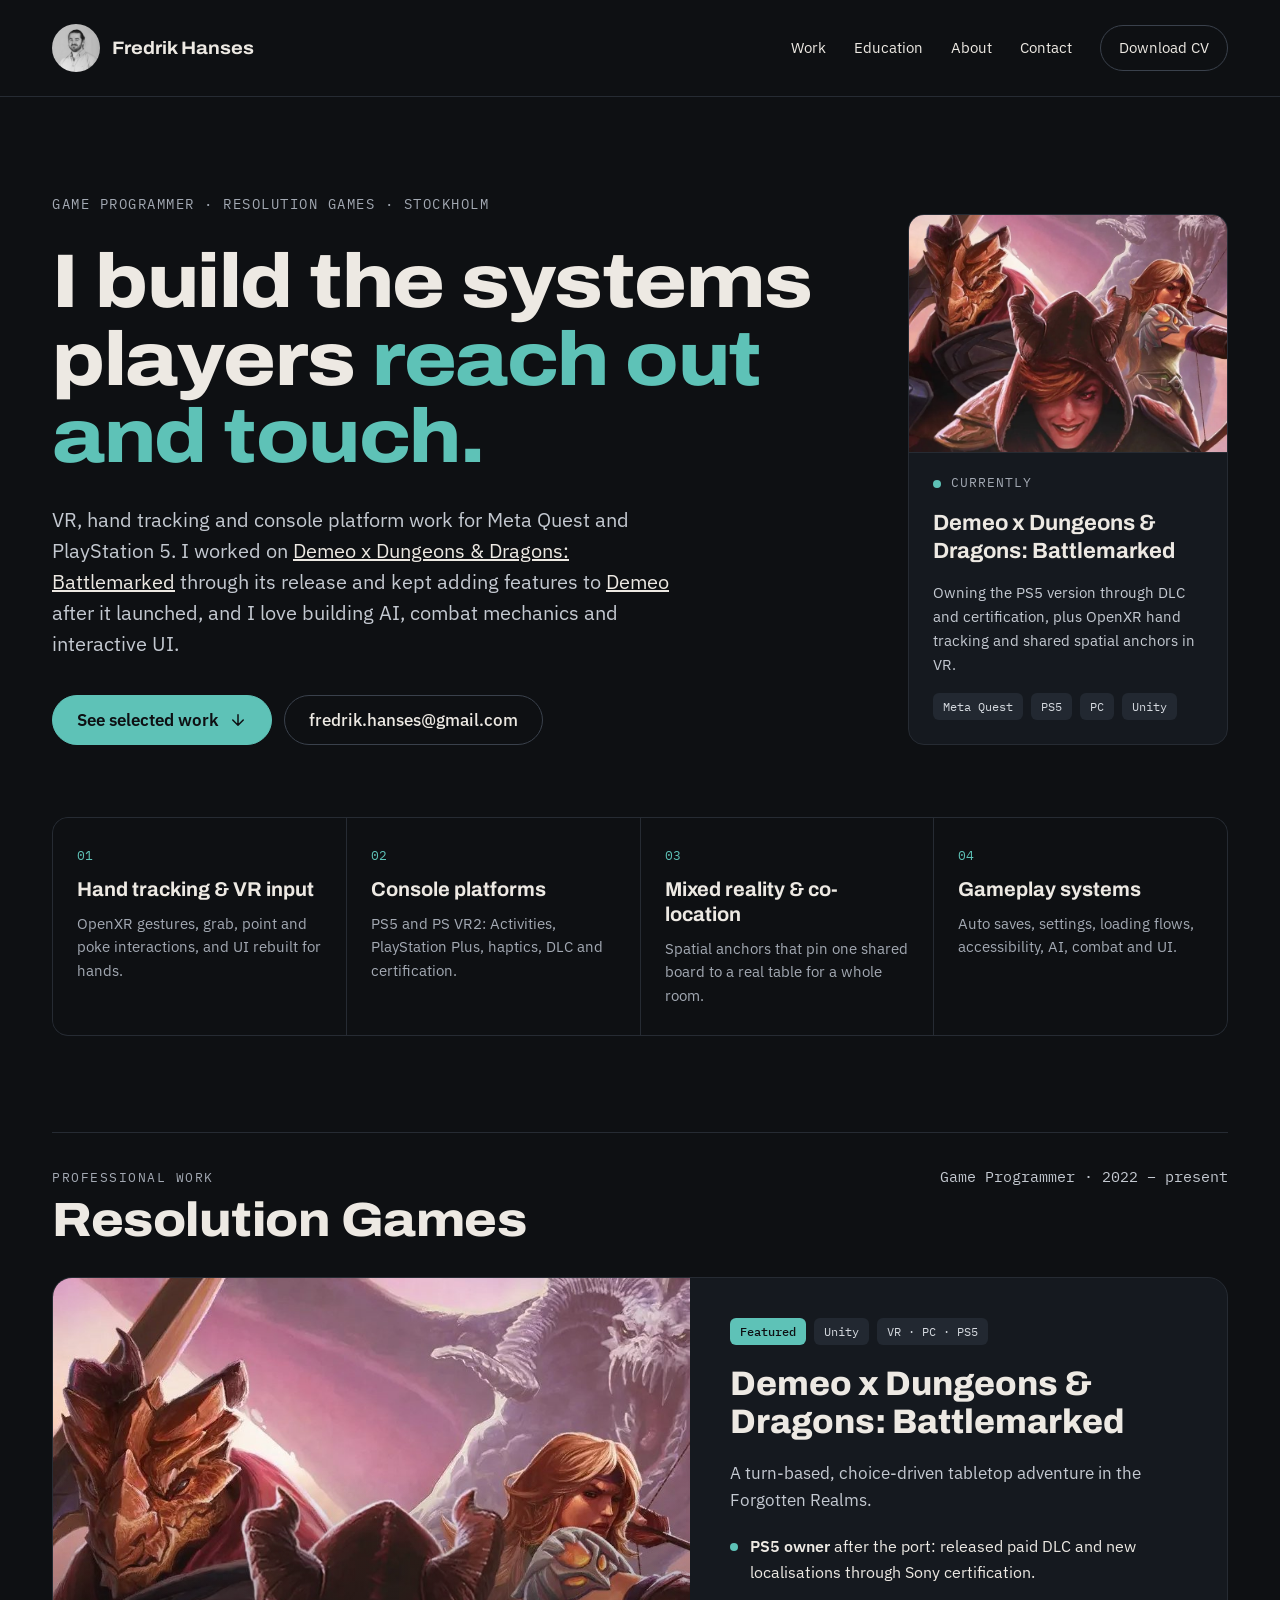
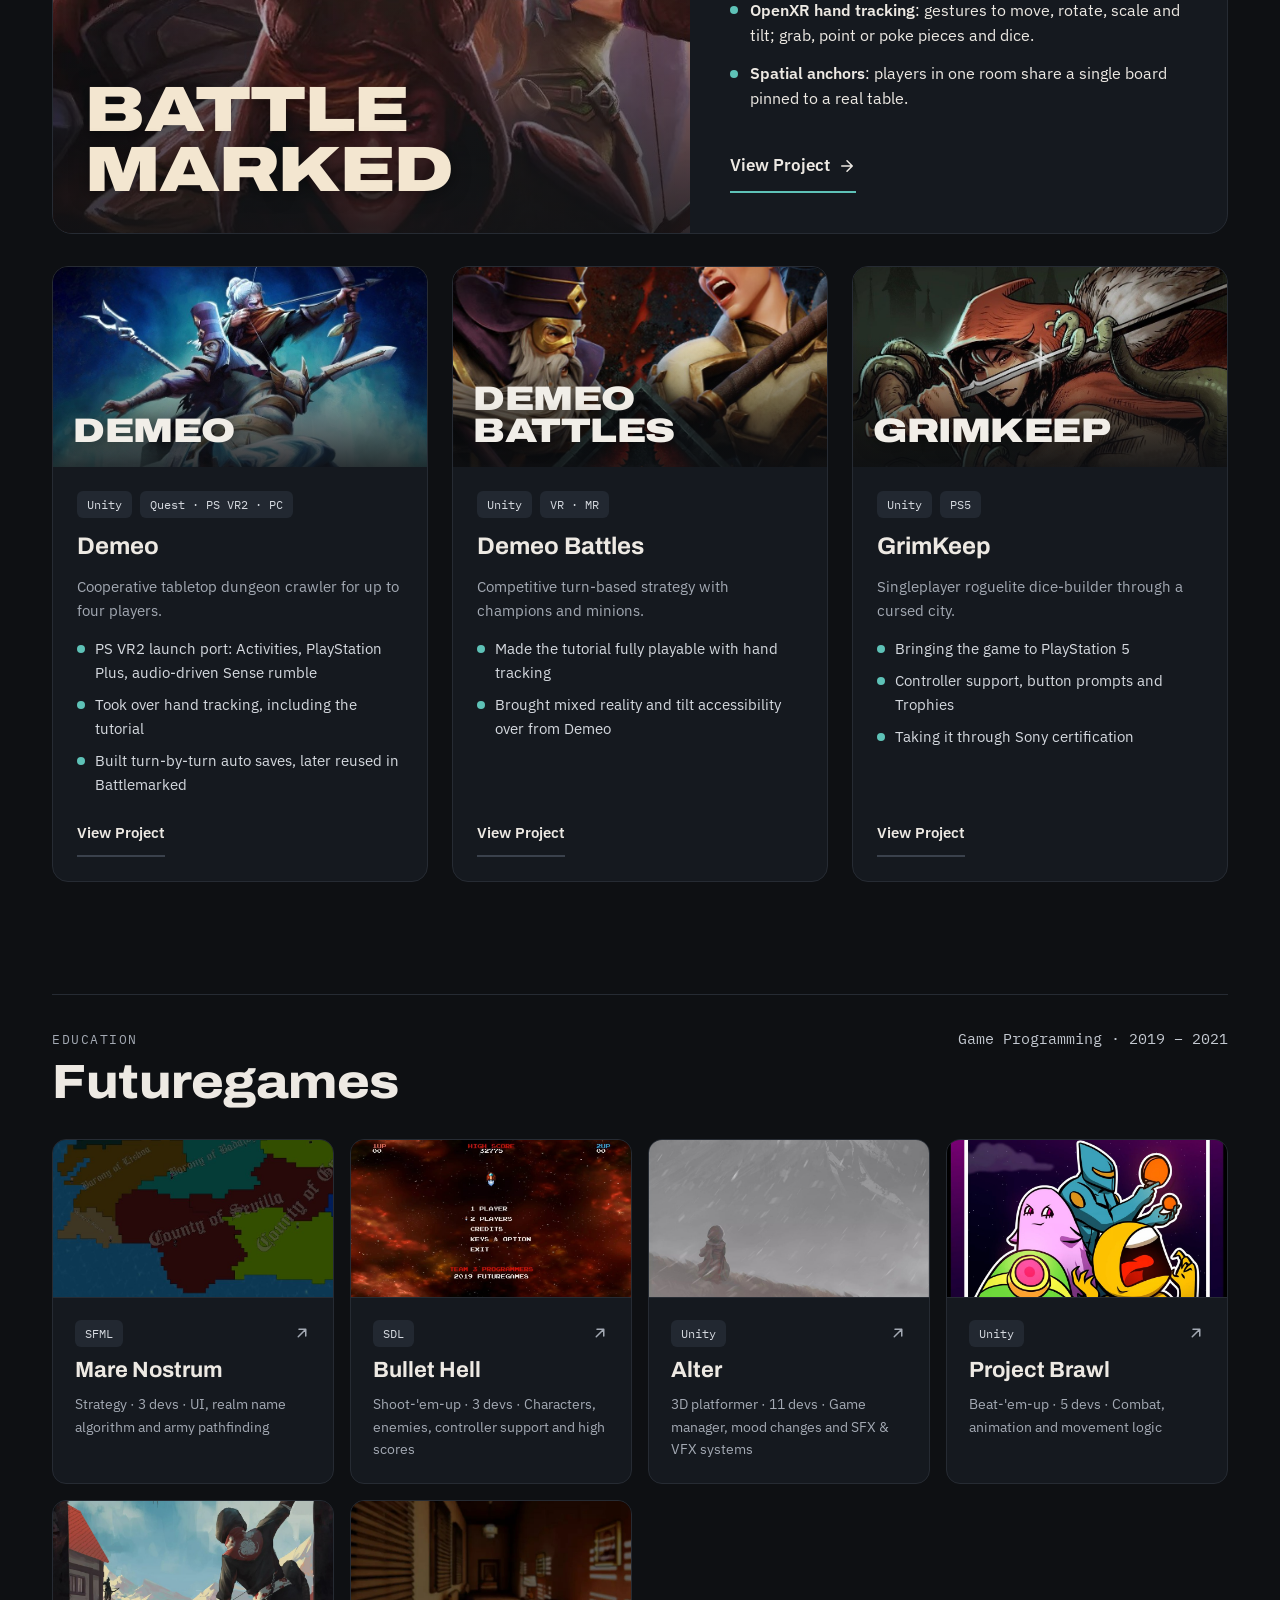
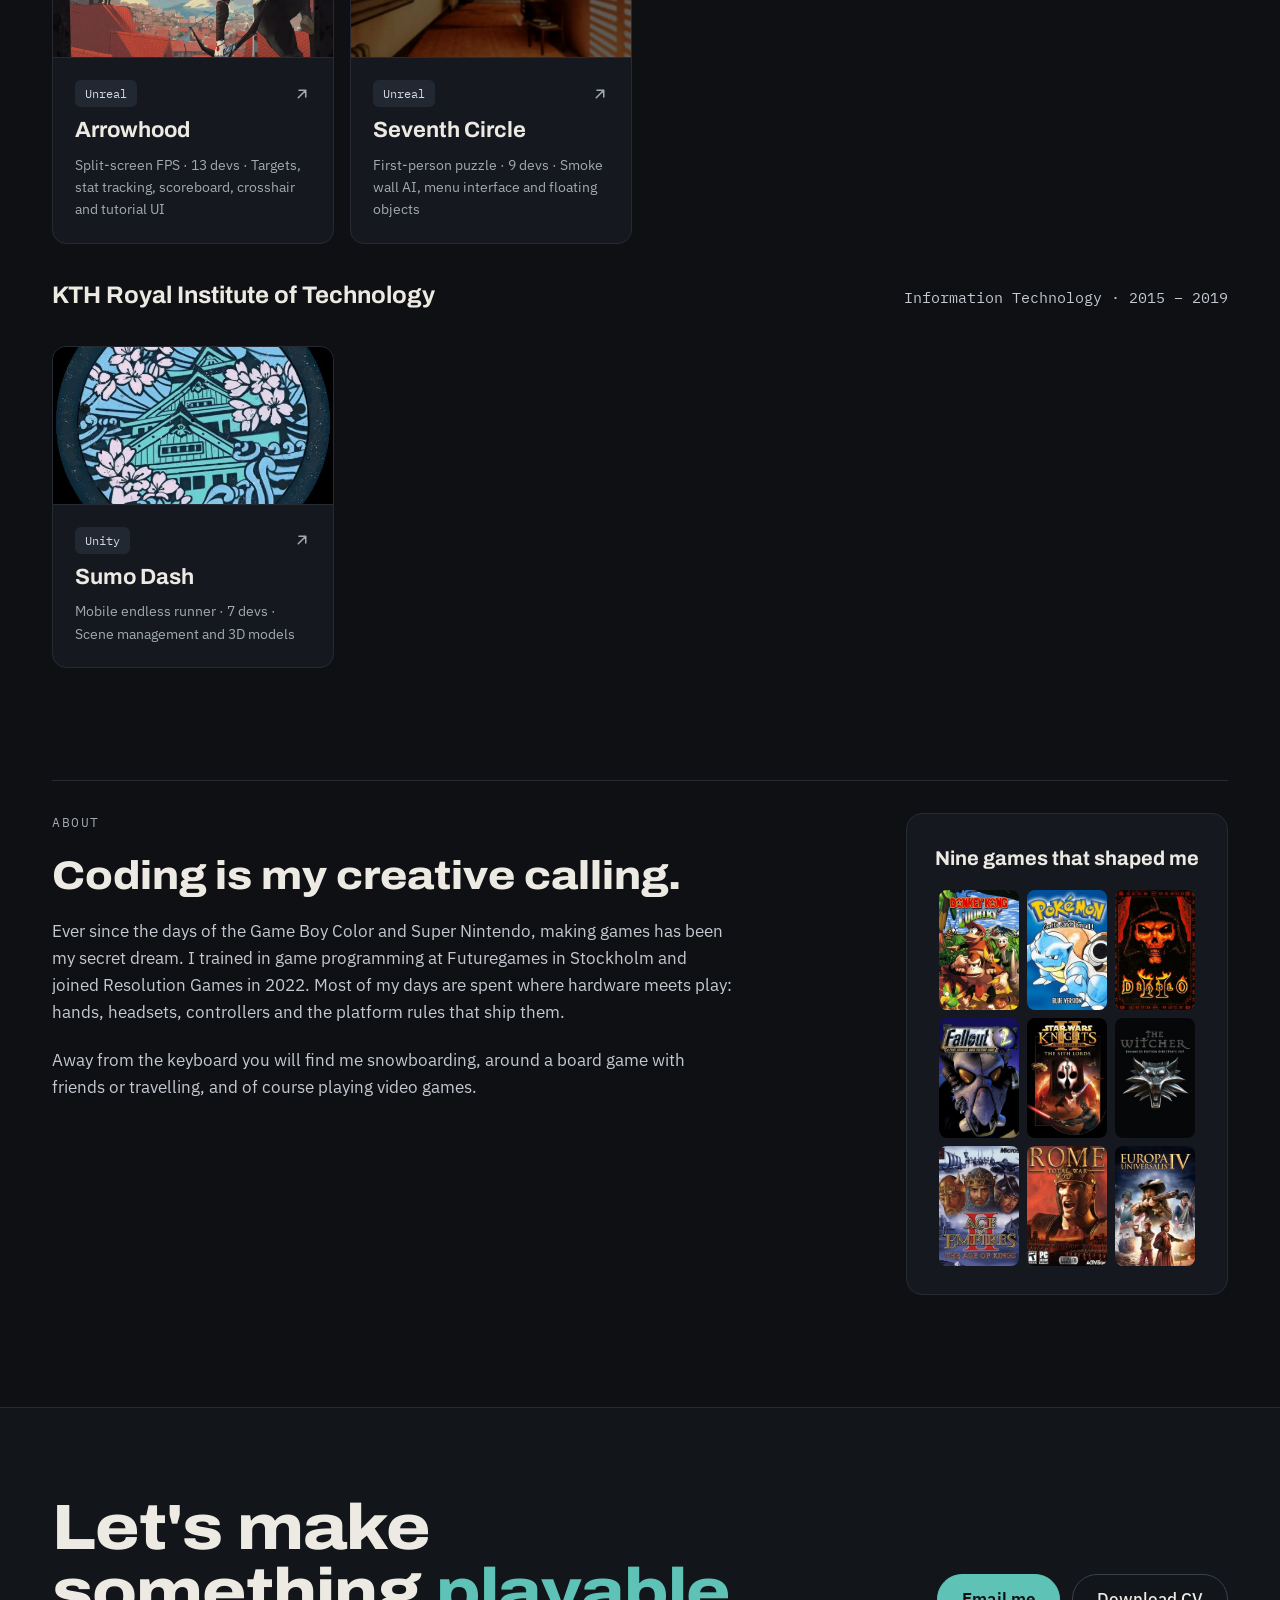
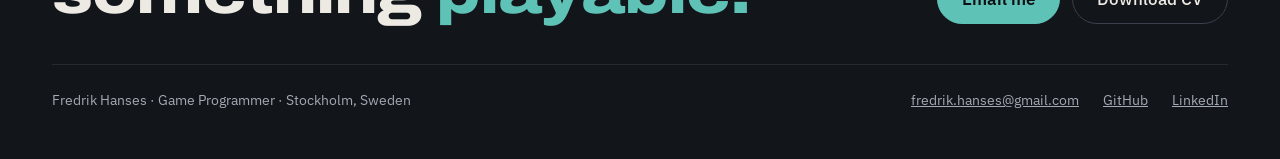
==== index.html @ 8a556524 "Image optimization" ====
<!DOCTYPE html>
<html lang="en">
<head>
  <meta charset="utf-8">
  <meta name="viewport" content="width=device-width, initial-scale=1">
  <title>Fredrik Hanses · Game Programmer</title>
  <meta name="description" content="Fredrik Hanses, game programmer in Stockholm, Sweden, specialising in VR, hand tracking and console platform work. Shipped Demeo and Demeo x Dungeons &amp; Dragons: Battlemarked at Resolution Games.">
  <link rel="preconnect" href="https://fonts.googleapis.com">
  <link rel="preconnect" href="https://fonts.gstatic.com" crossorigin>
  <link href="https://fonts.googleapis.com/css2?family=Archivo:wdth,wght@75..125,500..900&amp;family=IBM+Plex+Sans:wght@400;500;600&amp;family=IBM+Plex+Mono:wght@400;500&amp;display=swap" rel="stylesheet">
  <link rel="stylesheet" href="css/style.css">
</head>
<body>
  <div id="site-header"></div>

  <main id="top">
    <section class="hero wrap">
      <div class="hero-main">
        <p class="eyebrow">Game Programmer · Resolution Games · Stockholm</p>
        <h1>I build the systems players <span class="accent">reach out and touch.</span></h1>
        <p class="hero-lead">VR, hand tracking and console platform work for Meta Quest and PlayStation&nbsp;5. I worked on <a href="battlemarked.html">Demeo x Dungeons &amp; Dragons: Battlemarked</a> through its release and kept adding features to <a href="demeo.html">Demeo</a> after it launched, and I love building AI, combat mechanics and interactive UI.</p>
        <div class="btn-group">
          <a class="btn btn-solid btn-lg" href="#work">See selected work
            <svg aria-hidden="true" viewBox="0 0 24 24" fill="none" stroke="currentColor" stroke-width="2" stroke-linecap="round" stroke-linejoin="round"><path d="M12 5v14M19 12l-7 7-7-7"/></svg></a>
          <a class="btn btn-lg" href="mailto:fredrik.hanses@gmail.com">fredrik.hanses@gmail.com</a>
        </div>
      </div>
      <aside class="panel now-card" aria-label="Currently">
        <a class="now-art" href="battlemarked.html" tabindex="-1" aria-hidden="true"><img src="assets/images/posters/cards/battlemarked-now.jpg" alt=""></a>
        <div class="now-label">Currently</div>
        <p class="now-title"><a href="battlemarked.html">Demeo x Dungeons &amp; Dragons: Battlemarked</a></p>
        <p>Owning the PS5 version through DLC and certification, plus OpenXR hand tracking and shared spatial anchors in VR.</p>
        <div class="chips"><span class="chip">Meta Quest</span><span class="chip">PS5</span><span class="chip">PC</span><span class="chip">Unity</span></div>
      </aside>
    </section>

    <section class="focus wrap" aria-labelledby="focus-h">
      <h2 id="focus-h" class="visually-hidden">What I build</h2>
      <div class="ruled-grid">
        <div class="focus-item"><span class="num">01</span><h3>Hand tracking &amp; VR input</h3><p>OpenXR gestures, grab, point and poke interactions, and UI rebuilt for hands.</p></div>
        <div class="focus-item"><span class="num">02</span><h3>Console platforms</h3><p>PS5 and PS VR2: Activities, PlayStation Plus, haptics, DLC and certification.</p></div>
        <div class="focus-item"><span class="num">03</span><h3>Mixed reality &amp; co-location</h3><p>Spatial anchors that pin one shared board to a real table for a whole room.</p></div>
        <div class="focus-item"><span class="num">04</span><h3>Gameplay systems</h3><p>Auto saves, settings, loading flows, accessibility, AI, combat and UI.</p></div>
      </div>
    </section>

    <section class="home-section wrap" id="work">
      <div class="section-head">
        <div>
          <p class="eyebrow">Professional work</p>
          <h2>Resolution Games</h2>
        </div>
        <p class="section-meta">Game Programmer · 2022 – present</p>
      </div>

      <article class="panel featured">
        <a class="art" href="battlemarked.html" data-hover-video aria-label="Demeo x Dungeons &amp; Dragons: Battlemarked">
          <img src="assets/images/posters/cards/battlemarked.jpg" alt="">
          <video data-src="assets/video/battlemarked/preview.mp4" preload="none"></video>
          <span class="art-title">BATTLE<br>MARKED</span>
        </a>
        <div class="featured-body">
          <div class="chips"><span class="chip solid">Featured</span><span class="chip">Unity</span><span class="chip">VR · PC · PS5</span></div>
          <h3><a href="battlemarked.html">Demeo x Dungeons &amp; Dragons: Battlemarked</a></h3>
          <p>A turn-based, choice-driven tabletop adventure in the Forgotten Realms.</p>
          <ul class="arrow-list">
            <li><span><strong>PS5 owner</strong> after the port: released paid DLC and new localisations through Sony certification.</span></li>
            <li><span><strong>OpenXR hand tracking</strong>: gestures to move, rotate, scale and tilt; grab, point or poke pieces and dice.</span></li>
            <li><span><strong>Spatial anchors</strong>: players in one room share a single board pinned to a real table.</span></li>
          </ul>
          <a class="text-link strong" href="battlemarked.html">View Project
            <svg aria-hidden="true" viewBox="0 0 24 24" fill="none" stroke="currentColor" stroke-width="2" stroke-linecap="round" stroke-linejoin="round"><path d="M5 12h14M12 5l7 7-7 7"/></svg></a>
        </div>
      </article>

      <div class="card-grid">
        <article class="panel project-card">
          <a class="art" href="demeo.html" data-hover-video aria-label="Demeo">
            <img src="assets/images/posters/cards/demeo.jpg" alt="">
            <video data-src="assets/video/demeo/handtracking.mp4" preload="none"></video>
            <span class="art-title">DEMEO</span>
          </a>
          <div class="project-card-body">
            <div class="chips"><span class="chip">Unity</span><span class="chip">Quest · PS VR2 · PC</span></div>
            <h3><a href="demeo.html">Demeo</a></h3>
            <p>Cooperative tabletop dungeon crawler for up to four players.</p>
            <ul class="arrow-list">
              <li><span>PS VR2 launch port: Activities, PlayStation Plus, audio-driven Sense rumble</span></li>
              <li><span>Took over hand tracking, including the tutorial</span></li>
              <li><span>Built turn-by-turn auto saves, later reused in Battlemarked</span></li>
            </ul>
            <a class="text-link" href="demeo.html">View Project</a>
          </div>
        </article>

        <article class="panel project-card">
          <a class="art" href="demeobattles.html" data-hover-video aria-label="Demeo Battles">
            <img src="assets/images/posters/cards/demeobattles.jpg" alt="">
            <video data-src="assets/video/demeobattles/preview.mp4" preload="none"></video>
            <span class="art-title">DEMEO<br>BATTLES</span>
          </a>
          <div class="project-card-body">
            <div class="chips"><span class="chip">Unity</span><span class="chip">VR · MR</span></div>
            <h3><a href="demeobattles.html">Demeo Battles</a></h3>
            <p>Competitive turn-based strategy with champions and minions.</p>
            <ul class="arrow-list">
              <li><span>Made the tutorial fully playable with hand tracking</span></li>
              <li><span>Brought mixed reality and tilt accessibility over from Demeo</span></li>
            </ul>
            <a class="text-link" href="demeobattles.html">View Project</a>
          </div>
        </article>

        <article class="panel project-card">
          <a class="art" href="grimkeep.html" data-hover-video aria-label="GrimKeep">
            <img src="assets/images/posters/cards/grimkeep.jpg" alt="">
            <video data-src="assets/video/grimkeep/preview.mp4" preload="none"></video>
            <span class="art-title">GRIMKEEP</span>
          </a>
          <div class="project-card-body">
            <div class="chips"><span class="chip">Unity</span><span class="chip">PS5</span></div>
            <h3><a href="grimkeep.html">GrimKeep</a></h3>
            <p>Singleplayer roguelite dice-builder through a cursed city.</p>
            <ul class="arrow-list">
              <li><span>Bringing the game to PlayStation&nbsp;5</span></li>
              <li><span>Controller support, button prompts and Trophies</span></li>
              <li><span>Taking it through Sony certification</span></li>
            </ul>
            <a class="text-link" href="grimkeep.html">View Project</a>
          </div>
        </article>
      </div>
    </section>

    <section class="home-section wrap" id="education">
      <div class="section-head">
        <div>
          <p class="eyebrow">Education</p>
          <h2>Futuregames</h2>
        </div>
        <p class="section-meta">Game Programming · 2019 – 2021</p>
      </div>
      <div class="school-grid">
        <a class="school-card" href="marenostrum.html" data-hover-video>
          <div class="school-art">
            <img src="assets/images/posters/cards/marenostrum.jpg" alt="" loading="lazy">
            <video data-src="assets/video/marenostrum/war-window.mp4" preload="none"></video>
          </div>
          <div class="school-card-body">
            <div class="school-card-top"><span class="chip">SFML</span><svg aria-hidden="true" viewBox="0 0 24 24" fill="none" stroke-width="2" stroke-linecap="round" stroke-linejoin="round"><path d="M7 17L17 7M8 7h9v9"/></svg></div>
            <span class="school-card-name">Mare Nostrum</span>
            <span class="school-card-line">Strategy · 3 devs · UI, realm name algorithm and army pathfinding</span>
          </div>
        </a>
        <a class="school-card" href="bullethell.html" data-hover-video>
          <div class="school-art">
            <img src="assets/images/posters/cards/bullethell.jpg" alt="" loading="lazy">
            <video data-src="assets/video/bullethell/player-characters.mp4" preload="none"></video>
          </div>
          <div class="school-card-body">
            <div class="school-card-top"><span class="chip">SDL</span><svg aria-hidden="true" viewBox="0 0 24 24" fill="none" stroke-width="2" stroke-linecap="round" stroke-linejoin="round"><path d="M7 17L17 7M8 7h9v9"/></svg></div>
            <span class="school-card-name">Bullet Hell</span>
            <span class="school-card-line">Shoot-'em-up · 3 devs · Characters, enemies, controller support and high scores</span>
          </div>
        </a>
        <a class="school-card" href="alter.html" data-hover-video>
          <div class="school-art">
            <img src="assets/images/posters/cards/alter.jpg" alt="" loading="lazy">
            <video data-src="assets/video/alter/preview.mp4" preload="none"></video>
          </div>
          <div class="school-card-body">
            <div class="school-card-top"><span class="chip">Unity</span><svg aria-hidden="true" viewBox="0 0 24 24" fill="none" stroke-width="2" stroke-linecap="round" stroke-linejoin="round"><path d="M7 17L17 7M8 7h9v9"/></svg></div>
            <span class="school-card-name">Alter</span>
            <span class="school-card-line">3D platformer · 11 devs · Game manager, mood changes and SFX &amp; VFX systems</span>
          </div>
        </a>
        <a class="school-card" href="projectbrawl.html" data-hover-video>
          <div class="school-art">
            <img src="assets/images/posters/cards/projectbrawl.jpg" alt="" loading="lazy">
            <video data-src="assets/video/projectbrawl/combat.mp4" preload="none"></video>
          </div>
          <div class="school-card-body">
            <div class="school-card-top"><span class="chip">Unity</span><svg aria-hidden="true" viewBox="0 0 24 24" fill="none" stroke-width="2" stroke-linecap="round" stroke-linejoin="round"><path d="M7 17L17 7M8 7h9v9"/></svg></div>
            <span class="school-card-name">Project Brawl</span>
            <span class="school-card-line">Beat-'em-up · 5 devs · Combat, animation and movement logic</span>
          </div>
        </a>
        <a class="school-card" href="arrowhood.html" data-hover-video>
          <div class="school-art">
            <img src="assets/images/posters/cards/arrowhood.jpg" alt="" loading="lazy">
            <video data-src="assets/video/arrowhood/preview.mp4" preload="none"></video>
          </div>
          <div class="school-card-body">
            <div class="school-card-top"><span class="chip">Unreal</span><svg aria-hidden="true" viewBox="0 0 24 24" fill="none" stroke-width="2" stroke-linecap="round" stroke-linejoin="round"><path d="M7 17L17 7M8 7h9v9"/></svg></div>
            <span class="school-card-name">Arrowhood</span>
            <span class="school-card-line">Split-screen FPS · 13 devs · Targets, stat tracking, scoreboard, crosshair and tutorial UI</span>
          </div>
        </a>
        <a class="school-card" href="seventhcircle.html" data-hover-video>
          <div class="school-art">
            <img src="assets/images/posters/cards/seventhcircle.jpg" alt="" loading="lazy">
            <video data-src="assets/video/seventhcircle/preview.mp4" preload="none"></video>
          </div>
          <div class="school-card-body">
            <div class="school-card-top"><span class="chip">Unreal</span><svg aria-hidden="true" viewBox="0 0 24 24" fill="none" stroke-width="2" stroke-linecap="round" stroke-linejoin="round"><path d="M7 17L17 7M8 7h9v9"/></svg></div>
            <span class="school-card-name">Seventh Circle</span>
            <span class="school-card-line">First-person puzzle · 9 devs · Smoke wall AI, menu interface and floating objects</span>
          </div>
        </a>
      </div>

      <div class="sub-head">
        <h3>KTH Royal Institute of Technology</h3>
        <p class="section-meta">Information Technology · 2015 – 2019</p>
      </div>
      <div class="school-grid">
        <a class="school-card" href="sumodash.html" data-hover-video>
          <div class="school-art">
            <img src="assets/images/posters/cards/sumodash.jpg" alt="" loading="lazy">
            <video data-src="assets/video/sumodash/preview.mp4" preload="none"></video>
          </div>
          <div class="school-card-body">
            <div class="school-card-top"><span class="chip">Unity</span><svg aria-hidden="true" viewBox="0 0 24 24" fill="none" stroke-width="2" stroke-linecap="round" stroke-linejoin="round"><path d="M7 17L17 7M8 7h9v9"/></svg></div>
            <span class="school-card-name">Sumo Dash</span>
            <span class="school-card-line">Mobile endless runner · 7 devs · Scene management and 3D models</span>
          </div>
        </a>
      </div>
    </section>

    <section class="home-section wrap" id="about">
      <div class="about">
        <div class="about-text">
          <p class="eyebrow">About</p>
          <h2>Coding is my creative calling.</h2>
          <p>Ever since the days of the Game Boy Color and Super Nintendo, making games has been my secret dream. I trained in game programming at Futuregames in Stockholm and joined Resolution Games in 2022. Most of my days are spent where hardware meets play: hands, headsets, controllers and the platform rules that ship them.</p>
          <p>Away from the keyboard you will find me snowboarding, around a board game with friends or travelling, and of course playing video games.</p>
        </div>
        <div class="panel nine-games">
          <h3>Nine games that shaped me</h3>
          <ol class="cover-grid">
            <li class="cover"><img src="assets/images/my9games/donkeykongcountry.jpg" alt="Donkey Kong Country cover" loading="lazy"><span>Donkey Kong Country</span></li>
            <li class="cover"><img src="assets/images/my9games/pokemonblue.jpg" alt="Pokémon Blue Version cover" loading="lazy"><span>Pokémon Blue Version</span></li>
            <li class="cover"><img src="assets/images/my9games/diablo2.jpg" alt="Diablo II cover" loading="lazy"><span>Diablo II</span></li>
            <li class="cover"><img src="assets/images/my9games/fallout2.jpg" alt="Fallout 2 cover" loading="lazy"><span>Fallout 2</span></li>
            <li class="cover"><img src="assets/images/my9games/kotor2.jpg" alt="Star Wars: Knights of the Old Republic II: The Sith Lords cover" loading="lazy"><span>Star Wars: Knights of the Old Republic II: The Sith Lords</span></li>
            <li class="cover"><img src="assets/images/my9games/witcher.jpg" alt="The Witcher: Enhanced Edition Director's Cut cover" loading="lazy"><span>The Witcher: Enhanced Edition Director's Cut</span></li>
            <li class="cover"><img src="assets/images/my9games/ageofempires2.jpg" alt="Age of Empires II: The Age of Kings cover" loading="lazy"><span>Age of Empires II: The Age of Kings</span></li>
            <li class="cover"><img src="assets/images/my9games/rometotalwar.jpg" alt="Rome: Total War cover" loading="lazy"><span>Rome: Total War</span></li>
            <li class="cover"><img src="assets/images/my9games/europauniversalis4.jpg" alt="Europa Universalis IV cover" loading="lazy"><span>Europa Universalis IV</span></li>
          </ol>
        </div>
      </div>
    </section>
  </main>

  <div id="site-footer"></div>
  <script src="js/site.js"></script>
</body>
</html>
---- css/style.css ----
/* ==========================================================================
   Fredrik Hanses – portfolio
   Dark, editorial design: Archivo for display type, IBM Plex for text.
   ========================================================================== */

:root {
  --bg: #0E1013;
  --bg-footer: #12151A;
  --surface: #15191F;
  --surface-2: #1B2028;
  --chip: #222831;
  --border: #262B33;
  --border-soft: #1E232B;
  --border-strong: #3A414C;
  --text: #EDE9E3;
  --text-2: #C4C9D1;
  --text-3: #A3A9B3;
  --text-chip: #D5D9DF;
  --accent: #5EC2B7;
  --on-accent: #0E1013;

  --font-display: "Archivo", system-ui, sans-serif;
  --font-body: "IBM Plex Sans", system-ui, sans-serif;
  --font-mono: "IBM Plex Mono", ui-monospace, monospace;

  --max-w: 1240px;
  --gutter: 32px;
}

*, *::before, *::after { box-sizing: border-box; }

html { scroll-behavior: smooth; scroll-padding-top: 24px; }

body {
  margin: 0;
  background: var(--bg);
  color: var(--text);
  font-family: var(--font-body);
  font-size: 17px;
  line-height: 1.6;
  -webkit-font-smoothing: antialiased;
}

img, video { max-width: 100%; display: block; }
a { color: var(--text); }
a:hover { color: #fff; }
h1, h2, h3, h4 { font-family: var(--font-display); margin: 0; }
p { margin: 0; }
button { font: inherit; color: inherit; }

.wrap { max-width: var(--max-w); margin: 0 auto; padding-inline: var(--gutter); }

.eyebrow {
  margin: 0; font-family: var(--font-mono); font-size: 13px; letter-spacing: 1.5px;
  text-transform: uppercase; color: var(--text-3);
}
.accent { color: var(--accent); }
.visually-hidden { position: absolute; width: 1px; height: 1px; overflow: hidden; clip: rect(0 0 0 0); white-space: nowrap; }

.chip {
  display: inline-block; font-family: var(--font-mono); font-size: 12px; line-height: 1.6;
  padding: 4px 10px; border-radius: 6px; background: var(--chip); color: var(--text-chip);
}
.chip.solid { background: var(--accent); color: var(--on-accent); font-weight: 500; }
.chips { display: flex; flex-wrap: wrap; gap: 8px; }

.arrow-list { margin: 0; padding: 0; list-style: none; display: flex; flex-direction: column; gap: 12px; }
.arrow-list li { display: flex; gap: 12px; }
/* Teal dot, like the one before "Currently", centred on the first line of text. */
.arrow-list li::before { content: ""; flex: none; width: 8px; height: 8px; border-radius: 50%; background: var(--accent); margin-top: calc(.8em - 4px); }
.arrow-list strong { font-weight: 600; }

/* ---------- Missing asset placeholders ---------- */
.missing-asset {
  position: relative;
  background: repeating-linear-gradient(45deg, #171b21 0 12px, #14181d 12px 24px);
  border: 1px dashed var(--border-strong);
  min-height: 120px;
}
.missing-asset::after {
  content: attr(data-missing);
  position: absolute; inset: 0;
  display: grid; place-items: center;
  padding: 8px; text-align: center;
  font-family: var(--font-mono); font-size: 12px; color: var(--text-3);
  word-break: break-all;
}
img.missing-asset { color: transparent; }
/* A video that failed to load keeps its poster; show a small badge instead of a full overlay. */
.media.missing-asset { min-height: 0; border: 0; }
.media.missing-asset::after {
  inset: 10px auto auto 10px; display: block; padding: 4px 8px;
  background: rgba(0, 0, 0, .75); border-radius: 6px; z-index: 1;
}

/* ==========================================================================
   Buttons
   ========================================================================== */
.btn {
  display: inline-flex; align-items: center; gap: 10px;
  min-height: 44px; padding: 10px 20px; border-radius: 999px;
  border: 1px solid var(--border-strong); background: transparent;
  font-family: var(--font-body); font-size: 15px; font-weight: 500; line-height: 1.2;
  text-decoration: none; color: var(--text); cursor: pointer;
  transition: border-color .2s, background .2s, color .2s;
}
.btn:hover { border-color: var(--accent); color: #fff; }
.btn-solid { background: var(--accent); border-color: var(--accent); color: var(--on-accent); font-weight: 600; }
.btn-solid:hover { background: #7fd3c9; border-color: #7fd3c9; color: var(--on-accent); }
.btn-lg { min-height: 48px; padding: 14px 24px; font-size: 17px; }
.btn svg { width: 18px; height: 18px; flex: none; }
.btn-group { display: flex; flex-wrap: wrap; gap: 12px; }

.text-link {
  display: inline-flex; align-items: center; gap: 8px; align-self: flex-start;
  padding: 10px 0; border-bottom: 2px solid var(--border-strong);
  font-weight: 600; font-size: 15px; text-decoration: none;
}
.text-link.strong { border-color: var(--accent); font-size: 17px; padding: 12px 0; }
.text-link:hover { border-color: var(--accent); }
.text-link svg { width: 18px; height: 18px; }

/* ==========================================================================
   Header + footer
   ========================================================================== */
.site-header .wrap {
  padding-block: 24px; display: flex; flex-wrap: wrap; gap: 16px 32px;
  align-items: center; justify-content: space-between;
}
.site-header { border-bottom: 1px solid var(--border); }
.brand { display: flex; align-items: center; gap: 12px; text-decoration: none; }
.brand-avatar { width: 48px; height: 48px; border-radius: 50%; object-fit: cover; }
.brand-name { font-family: var(--font-display); font-weight: 700; font-size: 18px; font-stretch: 110%; }
.main-nav { display: flex; flex-wrap: wrap; gap: 8px 28px; align-items: center; font-size: 15px; }
.main-nav a { text-decoration: none; padding: 10px 0; }
.main-nav a.nav-cv { padding: 10px 18px; border: 1px solid var(--border-strong); border-radius: 999px; }
.main-nav a.nav-cv:hover { border-color: var(--accent); }
.back-link { display: inline-flex; align-items: center; gap: 10px; text-decoration: none; padding: 10px 0; font-size: 15px; }
.back-link svg { width: 18px; height: 18px; }

.site-footer { border-top: 1px solid var(--border); background: var(--bg-footer); }
.site-footer .wrap { padding-block: 88px 48px; display: flex; flex-direction: column; gap: 40px; }
.footer-cta { display: flex; flex-wrap: wrap; gap: 32px; align-items: flex-end; justify-content: space-between; }
.footer-cta h2 {
  font-weight: 800; font-stretch: 112%; font-size: clamp(40px, 5.4vw, 64px); line-height: 1;
  letter-spacing: -1px; max-width: 720px;
}
.footer-bar {
  display: flex; flex-wrap: wrap; gap: 12px 32px; justify-content: space-between;
  font-size: 14px; color: var(--text-3); border-top: 1px solid var(--border); padding-top: 24px;
}
.footer-bar nav { display: flex; flex-wrap: wrap; gap: 24px; }
.footer-bar a { color: var(--text-3); }
.footer-bar a:hover { color: var(--text); }
/* Project pages only show the bottom bar. */
.site-footer.compact .wrap { padding-block: 0 48px; }

.back-to-top {
  position: fixed; right: 20px; bottom: 20px; z-index: 40;
  width: 44px; height: 44px; border-radius: 50%;
  background: var(--surface); border: 1px solid var(--border-strong); cursor: pointer;
  font-size: 18px; color: var(--text);
  opacity: 0; visibility: hidden; transition: opacity .25s, visibility .25s, border-color .2s;
}
.back-to-top:hover { border-color: var(--accent); }
.back-to-top.show { opacity: 1; visibility: visible; }

/* ==========================================================================
   Home
   ========================================================================== */
.hero { padding-block: 96px 72px; display: flex; flex-wrap: wrap; gap: 56px; align-items: flex-end; }
.hero-main { flex: 999 1 560px; min-width: 0; display: flex; flex-direction: column; gap: 28px; }
.hero-main .eyebrow { font-size: 14px; }
.hero h1 {
  font-weight: 800; font-stretch: 112%; font-size: clamp(44px, 6.4vw, 76px);
  line-height: 1.02; letter-spacing: -1.5px;
}
.hero-lead { max-width: 640px; font-size: 20px; line-height: 1.55; color: var(--text-2); }
.hero-lead a { color: var(--text); }
.hero .btn-group { padding-top: 8px; }

.panel { background: var(--surface); border: 1px solid var(--border); border-radius: 16px; }
.now-card { flex: 1 1 320px; min-width: 0; padding: 24px; display: flex; flex-direction: column; gap: 16px; overflow: hidden; }
/* Poster art across the top of the card, edge to edge. */
.now-art { display: block; margin: -24px -24px 4px; aspect-ratio: 4 / 3; overflow: hidden; border-bottom: 1px solid var(--border); }
.now-art img { width: 100%; height: 100%; object-fit: cover; transition: transform .4s; }
.now-art:hover img { transform: scale(1.03); }
.now-label {
  display: flex; align-items: center; gap: 10px; font-family: var(--font-mono); font-size: 13px;
  letter-spacing: 1px; text-transform: uppercase; color: var(--text-3);
}
.now-label::before { content: ""; width: 8px; height: 8px; border-radius: 50%; background: var(--accent); }
.now-title { font-family: var(--font-display); font-weight: 700; font-size: 22px; line-height: 1.25; }
/* Card titles link to their project pages, styled like plain headings. */
.now-title a, .featured-body h3 a, .project-card-body h3 a { text-decoration: none; }
.now-card p:not(.now-title) { font-size: 15px; color: var(--text-2); }

/* Thin-ruled grid: the 1px gap shows the border colour behind the cells. */
.ruled-grid {
  display: grid; gap: 1px; background: var(--border); border: 1px solid var(--border);
  border-radius: 16px; overflow: hidden;
}
.ruled-grid > * { background: var(--bg); }

.focus { padding-bottom: 96px; }
/* Always 4, 2 or 1 per row: a 3-column row would leave two empty cells under the fourth item. */
.focus .ruled-grid { grid-template-columns: repeat(4, minmax(0, 1fr)); }
@media (max-width: 1100px) { .focus .ruled-grid { grid-template-columns: repeat(2, minmax(0, 1fr)); } }
@media (max-width: 560px) { .focus .ruled-grid { grid-template-columns: minmax(0, 1fr); } }
.focus-item { padding: 28px 24px; display: flex; flex-direction: column; gap: 10px; }
.focus-item .num { font-family: var(--font-mono); font-size: 13px; color: var(--accent); }
.focus-item h3 { font-weight: 700; font-size: 20px; line-height: 1.25; }
.focus-item p { font-size: 15px; color: var(--text-3); line-height: 1.55; }

.home-section { padding-bottom: 112px; display: flex; flex-direction: column; gap: 32px; }
.section-head {
  display: flex; flex-wrap: wrap; gap: 8px 24px; align-items: baseline; justify-content: space-between;
  border-top: 1px solid var(--border); padding-top: 32px;
}
.section-head > div { display: flex; flex-direction: column; gap: 6px; }
.section-head h2 { font-weight: 800; font-stretch: 110%; font-size: clamp(36px, 4.4vw, 48px); line-height: 1.05; letter-spacing: -.5px; }
.section-meta { font-family: var(--font-mono); font-size: 15px; color: var(--text-2); }
.sub-head { display: flex; flex-wrap: wrap; gap: 4px 16px; align-items: baseline; justify-content: space-between; }
.sub-head h3 { font-weight: 700; font-size: 24px; }

/* Key art: a screenshot with the game's name set over it; a hover video fades in on top. */
.art { position: relative; display: flex; align-items: flex-end; overflow: hidden; background: #1F1A14; text-decoration: none; }
.art > img, .art > video { position: absolute; inset: 0; width: 100%; height: 100%; object-fit: cover; }
.art > video { opacity: 0; transition: opacity .35s; }
.art:hover > video.ready, .art:focus-visible > video.ready { opacity: 1; }
.art::after { content: ""; position: absolute; inset: 0; background: linear-gradient(180deg, rgba(14,16,19,0) 35%, rgba(14,16,19,.85)); pointer-events: none; }
.art-title {
  position: relative; z-index: 1; font-family: var(--font-display); font-weight: 900; font-stretch: 125%;
  line-height: .95; color: #F3E6D0; letter-spacing: -1px; text-shadow: 0 2px 18px rgba(0,0,0,.5);
}

.featured { display: flex; flex-wrap: wrap; border-radius: 20px; overflow: hidden; }
.featured .art { flex: 1 1 520px; min-height: 420px; padding: 32px; }
.featured .art-title { font-size: clamp(44px, 5.4vw, 64px); }
.featured-body { flex: 1 1 420px; min-width: 0; padding: 40px; display: flex; flex-direction: column; gap: 20px; }
.featured-body h3 { font-weight: 800; font-size: clamp(28px, 3vw, 34px); line-height: 1.1; }
.featured-body > p { color: var(--text-2); }
.featured-body .arrow-list { font-size: 16px; }
.featured-body .text-link { margin-top: 8px; }

.card-grid { display: grid; grid-template-columns: repeat(auto-fit, minmax(300px, 1fr)); gap: 24px; }
.project-card { overflow: hidden; display: flex; flex-direction: column; }
.project-card .art { height: 200px; padding: 20px; }
.project-card .art-title { font-size: 34px; letter-spacing: -.5px; color: #F1EEE8; }
.project-card-body { padding: 24px; display: flex; flex-direction: column; gap: 14px; flex-grow: 1; }
.project-card-body h3 { font-weight: 700; font-size: 24px; line-height: 1.2; }
.project-card-body > p { font-size: 15px; color: var(--text-3); }
.project-card-body .arrow-list { gap: 8px; font-size: 15px; color: var(--text-chip); flex-grow: 1; }
.project-card-body .arrow-list li { gap: 10px; }

.school-grid { display: grid; grid-template-columns: repeat(auto-fill, minmax(260px, 1fr)); gap: 16px; }
.school-card {
  text-decoration: none; color: var(--text); background: var(--surface); border: 1px solid var(--border);
  border-radius: 14px; overflow: hidden; display: flex; flex-direction: column;
  transition: border-color .2s;
}
/* Screenshot strip; the hover video fades in over it like on the professional cards. */
.school-art { position: relative; aspect-ratio: 16 / 9; background: var(--surface-2); border-bottom: 1px solid var(--border); }
.school-art > img, .school-art > video { position: absolute; inset: 0; width: 100%; height: 100%; object-fit: cover; }
.school-art > video { opacity: 0; transition: opacity .35s; }
.school-card:hover .school-art > video.ready, .school-card:focus-visible .school-art > video.ready { opacity: 1; }
.school-card-body { padding: 22px; display: flex; flex-direction: column; gap: 10px; flex-grow: 1; }
.school-card:hover { border-color: var(--border-strong); color: var(--text); }
.school-card-top { display: flex; justify-content: space-between; align-items: center; gap: 12px; }
.school-card-top svg { width: 18px; height: 18px; stroke: var(--text-3); transition: stroke .2s; }
.school-card:hover .school-card-top svg { stroke: var(--accent); }
.school-card-name { font-family: var(--font-display); font-weight: 700; font-size: 22px; line-height: 1.2; }
.school-card-line { font-size: 14px; color: var(--text-3); }

.about { display: flex; flex-wrap: wrap; gap: 48px; border-top: 1px solid var(--border); padding-top: 32px; }
.about-text { flex: 1 1 460px; min-width: 0; display: flex; flex-direction: column; gap: 20px; }
.about-text h2 { font-weight: 800; font-stretch: 110%; font-size: clamp(32px, 3.6vw, 40px); line-height: 1.1; }
.about-text p:not(.eyebrow) { color: var(--text-2); max-width: 680px; }
.about-photo { width: 96px; height: 96px; border-radius: 50%; object-fit: cover; border: 2px solid var(--border-strong); }
.nine-games { flex: 0 0 auto; align-self: flex-start; padding: 28px; }
.nine-games h3 { margin: 0 0 16px; font-weight: 700; font-size: 20px; }
/* 3×3 cover art; covers with other proportions are cropped to 2:3. The name shows on hover. */
.cover-grid { margin: 0; padding: 0; list-style: none; display: grid; grid-template-columns: repeat(3, 80px); gap: 8px; justify-content: center; }
.cover { position: relative; aspect-ratio: 2 / 3; border-radius: 8px; overflow: hidden; background: var(--surface-2); }
.cover img { width: 100%; height: 100%; object-fit: cover; transition: transform .3s; }
.cover span {
  position: absolute; inset: auto 0 0; padding: 20px 6px 6px;
  background: linear-gradient(transparent, rgba(14,16,19,.92));
  font-size: 10px; font-weight: 600; line-height: 1.3;
  opacity: 0; transform: translateY(6px); transition: opacity .25s, transform .25s;
}
.cover:hover img { transform: scale(1.04); }
.cover:hover span { opacity: 1; transform: none; }

/* ==========================================================================
   Project (case study) pages
   ========================================================================== */
.case-hero { padding-block: 80px 48px; display: flex; flex-direction: column; gap: 24px; }
.case-hero .eyebrow { font-size: 14px; }
.case-hero h1 {
  max-width: 1000px; font-weight: 800; font-stretch: 112%; font-size: clamp(40px, 5.8vw, 68px);
  line-height: 1.04; letter-spacing: -1.2px;
}
.case-lead { max-width: 760px; font-size: 20px; color: var(--text-2); display: flex; flex-direction: column; gap: 12px; }
/* One row with every fact (3 or 4); phones switch to two per row below. */
.facts { margin: 16px 0 0; grid-auto-flow: column; grid-auto-columns: minmax(0, 1fr); border-radius: 14px; }
.facts > div { padding: 18px 20px; }
.facts dt { font-family: var(--font-mono); font-size: 12px; text-transform: uppercase; letter-spacing: 1px; color: var(--text-3); }
.facts dd { margin: 4px 0 0; font-weight: 600; }

.case-video { padding-bottom: 80px; }
.case-video .youtube { border-radius: 20px; overflow: hidden; border: 1px solid var(--border); }

.contrib { padding-bottom: 64px; display: flex; flex-wrap: wrap; gap: 48px; align-items: flex-start; }
.contrib-nav {
  flex: 1 1 260px; min-width: 0; display: flex; flex-direction: column; gap: 4px;
  position: sticky; top: 24px;
}
.contrib-nav .eyebrow { margin-bottom: 12px; }
.contrib-nav a {
  text-decoration: none; display: flex; gap: 14px; padding: 10px 0;
  border-bottom: 1px solid var(--border-soft); font-size: 15px; color: var(--text-2); transition: color .2s;
}
.contrib-nav a span { font-family: var(--font-mono); color: var(--accent); }
.contrib-nav a:hover, .contrib-nav a.active { color: var(--text); }
.contrib-nav a.active { border-bottom-color: var(--accent); }
.contrib-list { flex: 999 1 640px; min-width: 0; display: flex; flex-direction: column; gap: 24px; counter-reset: contrib; }

.feature {
  counter-increment: contrib;
  background: var(--surface); border: 1px solid var(--border); border-radius: 16px; padding: 32px;
  display: flex; flex-direction: column; gap: 28px;
}
.feature-head { display: flex; flex-direction: column; gap: 12px; }
.feature-meta { display: flex; flex-wrap: wrap; gap: 10px; align-items: center; }
.feature-meta::before { content: counter(contrib, decimal-leading-zero); font-family: var(--font-mono); font-size: 13px; color: var(--accent); }
.feature-meta .chip { padding: 3px 10px; }
.feature-head h2 { font-weight: 700; font-size: 28px; line-height: 1.15; }
.feature-head .tagline { font-size: 15px; color: var(--text-3); }

/* Text on the left, media on the right; wide galleries go full width under the text. */
.feature-item {
  display: grid; grid-template-columns: minmax(0, 1fr) minmax(0, 1.15fr); gap: 28px; align-items: start;
}
.feature-item > :not(.media):not(.gallery) { order: -1; }
.feature-item:has(> .gallery:not(.stack)) { grid-template-columns: minmax(0, 1fr); }
.feature-item + .feature-item { border-top: 1px solid var(--border); padding-top: 28px; }
.feature-item > div:not(.gallery) { display: flex; flex-direction: column; gap: 12px; }
.feature-item p { color: var(--text-2); font-size: 16px; }
.feature-item p a { color: var(--accent); }
.feature-item h3 { font-weight: 700; font-size: 20px; }
.feature-item .btn-group { margin-top: 4px; }
.feature-item .btn { min-height: 40px; padding: 8px 16px; font-size: 14px; }

.pager { padding-bottom: 96px; }
.pager-grid { display: grid; grid-template-columns: repeat(auto-fit, minmax(300px, 1fr)); gap: 16px; border-top: 1px solid var(--border); padding-top: 32px; }
.pager a {
  text-decoration: none; background: var(--surface); border: 1px solid var(--border); border-radius: 14px;
  padding: 24px; display: flex; flex-direction: column; gap: 6px; transition: border-color .2s;
}
.pager a:hover { border-color: var(--border-strong); }
.pager a.next { text-align: right; }
.pager small { font-family: var(--font-mono); font-size: 12px; text-transform: uppercase; letter-spacing: 1px; color: var(--text-3); }
.pager strong { font-family: var(--font-display); font-weight: 700; font-size: 22px; }

/* ==========================================================================
   Media
   ========================================================================== */
.media { position: relative; border-radius: 12px; overflow: hidden; background: var(--surface-2); margin: 0; }
.media video, .media img { width: 100%; height: auto; }
.media video { aspect-ratio: 16 / 9; object-fit: cover; }
.media figcaption { padding: 10px 14px; font-size: 13px; color: var(--text-3); background: var(--surface-2); }

.youtube { position: relative; aspect-ratio: 16 / 9; background: #000; }
.youtube img, .youtube iframe { position: absolute; inset: 0; width: 100%; height: 100%; object-fit: cover; border: 0; }
.youtube-play {
  position: absolute; inset: 0; margin: auto; width: 84px; height: 84px; cursor: pointer;
  border: 0; border-radius: 50%; background: var(--accent); transition: transform .2s, background .2s;
  box-shadow: 0 8px 30px rgba(0,0,0,.45);
}
.youtube-play::before {
  content: ""; position: absolute; inset: 0; margin: auto; width: 0; height: 0; transform: translateX(3px);
  border-style: solid; border-width: 13px 0 13px 22px; border-color: transparent transparent transparent var(--on-accent);
}
.youtube:hover .youtube-play { transform: scale(1.06); background: #7fd3c9; }
.youtube.missing-asset { border: 1px dashed var(--border-strong); }
.youtube.missing-asset::after { inset: 0; display: grid; padding: 8px; background: none; }

.mute-toggle {
  position: absolute; right: 10px; bottom: 10px; z-index: 2;
  width: 34px; height: 34px; border-radius: 50%; border: 0; cursor: pointer;
  background: rgba(0,0,0,.6); display: grid; place-items: center;
}
.mute-toggle svg { width: 18px; height: 18px; fill: #fff; }

.gallery { display: grid; gap: 16px; grid-template-columns: repeat(auto-fill, minmax(200px, 1fr)); }
.gallery.cols-3 { grid-template-columns: repeat(3, 1fr); }
.gallery.stack { grid-template-columns: 1fr; }
/* One large image on top, the rest two per row underneath. */
.gallery.lead { grid-template-columns: repeat(2, 1fr); }
.gallery.lead > figure:first-child { grid-column: 1 / -1; }
.gallery figure { margin: 0; }
.gallery img { width: 100%; border-radius: 12px; background: var(--surface-2); cursor: zoom-in; }
.gallery figcaption { font-family: var(--font-mono); font-size: 12px; color: var(--text-3); margin-top: 6px; text-align: center; }

.zoomable { cursor: zoom-in; }

/* ==========================================================================
   Modal (code popups, blueprints + image lightbox)
   ========================================================================== */
.modal {
  position: fixed; inset: 0; z-index: 100;
  display: grid; place-items: center; padding: 24px;
  grid-template-columns: minmax(0, 1fr); /* long code lines must not widen the popup past the screen */
  background: rgba(8, 9, 11, .85);
  opacity: 0; visibility: hidden; transition: opacity .2s, visibility .2s;
}
.modal.open { opacity: 1; visibility: visible; }
.modal-dialog {
  position: relative; width: min(1200px, 100%); max-height: 90vh;
  display: flex; flex-direction: column; overflow: hidden;
  background: var(--surface); border: 1px solid var(--border); border-radius: 16px;
  box-shadow: 0 20px 60px rgba(0, 0, 0, .55);
}
.modal-header { display: flex; align-items: center; gap: 12px; padding: 14px 20px; border-bottom: 1px solid var(--border); }
.modal-header h2 { font-size: 18px; font-weight: 700; margin: 0; flex: 1; }
.modal-close, .modal-copy {
  background: none; border: 1px solid var(--border-strong); border-radius: 999px;
  padding: 4px 14px; cursor: pointer; font-size: 14px;
}
.modal-close:hover, .modal-copy:hover { border-color: var(--accent); color: #fff; }
.modal-body { overflow: auto; padding: 0; min-height: 0; }
.modal-body pre {
  margin: 0; padding: 20px; font-size: 13px; line-height: 1.55; tab-size: 4;
  font-family: Consolas, "Cascadia Code", Menlo, monospace; color: #aab1bf;
  background: #141414;
  min-width: max-content; /* background follows long lines when scrolling sideways */
}

/* Code colours (One Dark, as on the old Wix site's gist embeds) */
.modal-body pre code { filter: saturate(150%); }
.hljs-keyword, .hljs-type, .hljs-meta, .hljs-meta .hljs-keyword { color: #c578dd; }
.hljs-title, .hljs-title.function_, .hljs-section { color: #61afef; }
.hljs-string, .hljs-meta .hljs-string, .hljs-char.escape_ { color: #97c279; }
.hljs-number, .hljs-literal, .hljs-symbol { color: #d19965; }
.hljs-title.class_, .hljs-class .hljs-title { color: #e4bf7a; }
.hljs-built_in, .hljs-regexp { color: #56b5c2; }
.hljs-variable, .hljs-template-variable, .hljs-attr, .hljs-property, .hljs-tag, .hljs-name { color: #df6b75; }
.hljs-comment, .hljs-quote { color: #5c6370; font-style: italic; }
.hljs-emphasis { font-style: italic; }
.hljs-strong { font-weight: 700; }
.modal-body img { max-height: 80vh; margin: auto; }
.modal.blueprint .modal-dialog { width: min(1400px, 100%); }
.modal-body iframe.blueprint { display: block; width: 100%; height: 75vh; border: 0; }
.modal-body iframe.blueprint.stacked { height: max(258px, 36vh); }
.modal-body iframe.blueprint + iframe.blueprint { border-top: 1px solid var(--border); }
.modal.image .modal-dialog { width: auto; max-width: 95vw; background: transparent; border: 0; box-shadow: none; overflow: visible; }
.modal.image .modal-header { border: 0; position: absolute; right: 0; top: -52px; }
.modal.image .modal-header h2 { display: none; }
.modal.image .modal-body img { border-radius: 12px; }

body.modal-open { overflow: hidden; }

/* ==========================================================================
   Responsive
   ========================================================================== */
@media (max-width: 1000px) {
  .contrib-nav { position: static; }
  .feature-item { grid-template-columns: minmax(0, 1fr); }
}

@media (max-width: 860px) {
  :root { --gutter: 20px; }
  body { font-size: 16px; }
  .hero { padding-block: 56px 48px; gap: 40px; }
  .hero-lead, .case-lead { font-size: 18px; }
  .focus, .home-section { padding-bottom: 72px; }
  .featured .art { min-height: 260px; }
  .featured-body, .nine-games { padding: 24px; }
  .case-hero { padding-block: 48px 32px; }
  .case-video { padding-bottom: 48px; }
  .case-video .youtube { border-radius: 14px; }
  .feature { padding: 22px; }
  .feature-head h2 { font-size: 24px; }
  .gallery.cols-3 { grid-template-columns: 1fr; }
  .site-footer .wrap { padding-block: 64px 40px; }

  .modal { padding: 12px; }
  .modal-header { padding: 10px 14px; }
  .modal-body pre { padding: 14px; font-size: 12px; }
}

@media (max-width: 560px) {
  .main-nav { gap: 4px 18px; }
  .main-nav a.nav-cv { padding: 8px 14px; }
}

/* Phones: facts two per row, and the contributions list in two columns (as before the redesign). */
@media (max-width: 860px) {
  .facts { grid-auto-flow: row; grid-template-columns: repeat(2, minmax(0, 1fr)); }
  .facts > div:last-child:nth-child(odd) { grid-column: 1 / -1; } /* no empty cell with an odd count */
  .contrib-nav { display: grid; grid-template-columns: repeat(2, minmax(0, 1fr)); column-gap: 16px; }
  .contrib-nav .eyebrow { grid-column: 1 / -1; }
}
@media (max-width: 560px) {
  .youtube-play { width: 64px; height: 64px; }
  .youtube-play::before { border-width: 10px 0 10px 17px; }
}

/* When the Currently card drops below the hero text (tablet widths), keep the art beside the text
   instead of letting a 4:3 image grow to the full page width. */
@media (min-width: 601px) and (max-width: 1000px) {
  .now-card { display: grid; grid-template-columns: minmax(0, 1fr) minmax(0, 1.2fr); column-gap: 24px; row-gap: 12px; align-content: start; }
  .now-card .chips { align-self: start; }
  .now-art { grid-row: 1 / span 4; margin: -24px 0 -24px -24px; border-bottom: 0; border-right: 1px solid var(--border); aspect-ratio: auto; min-height: 100%; }
}
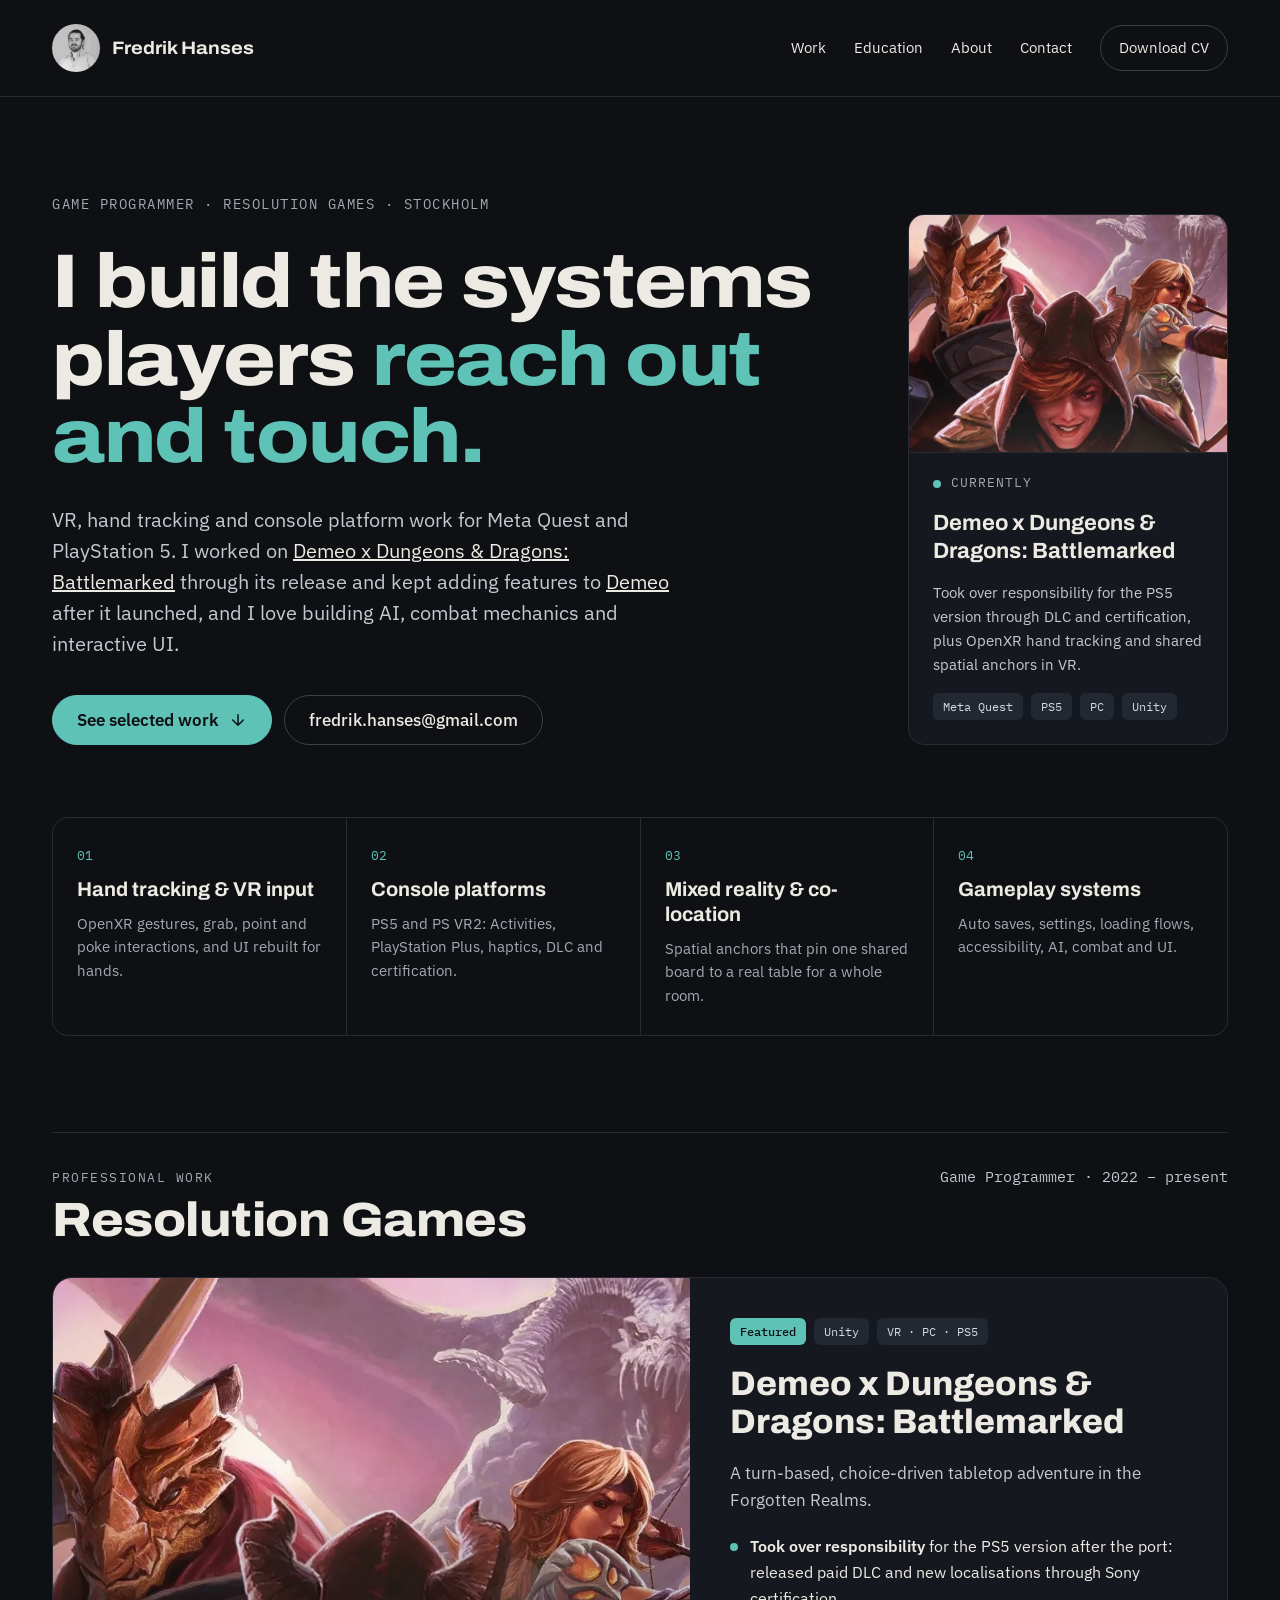
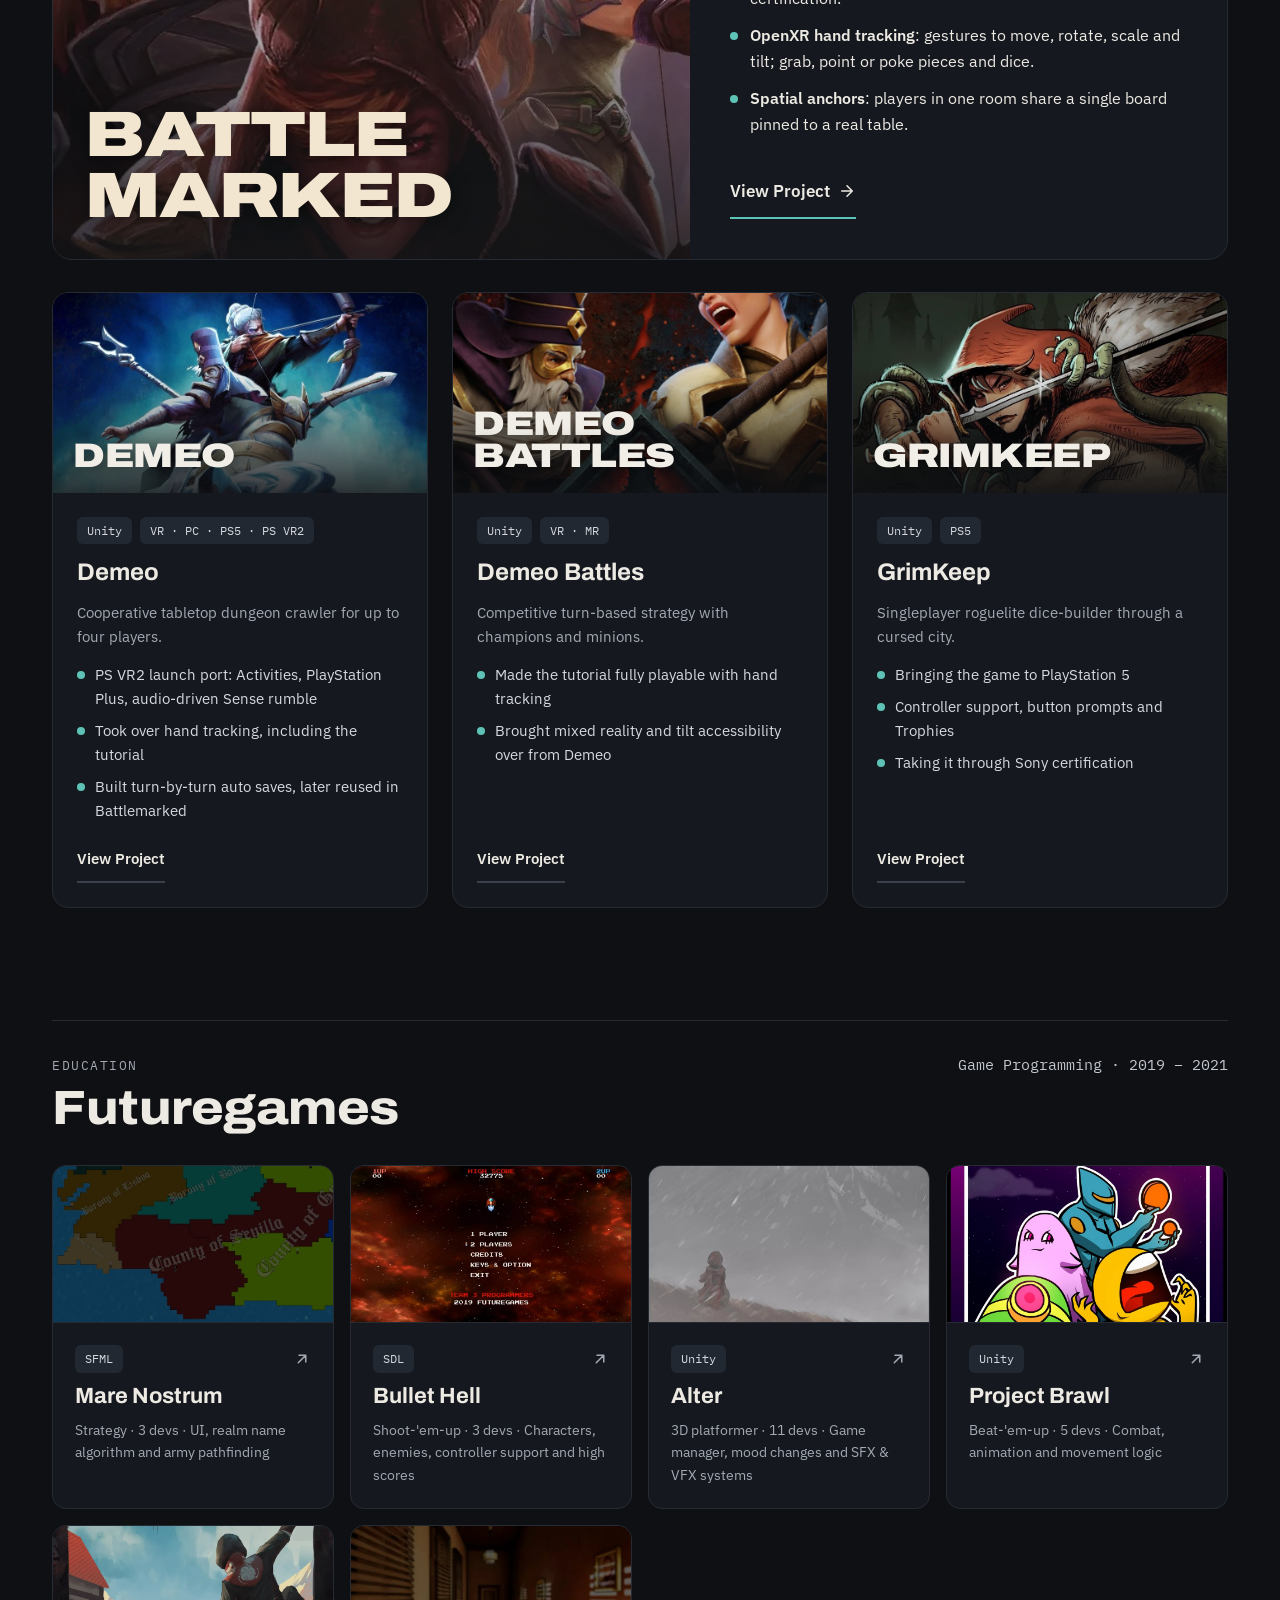
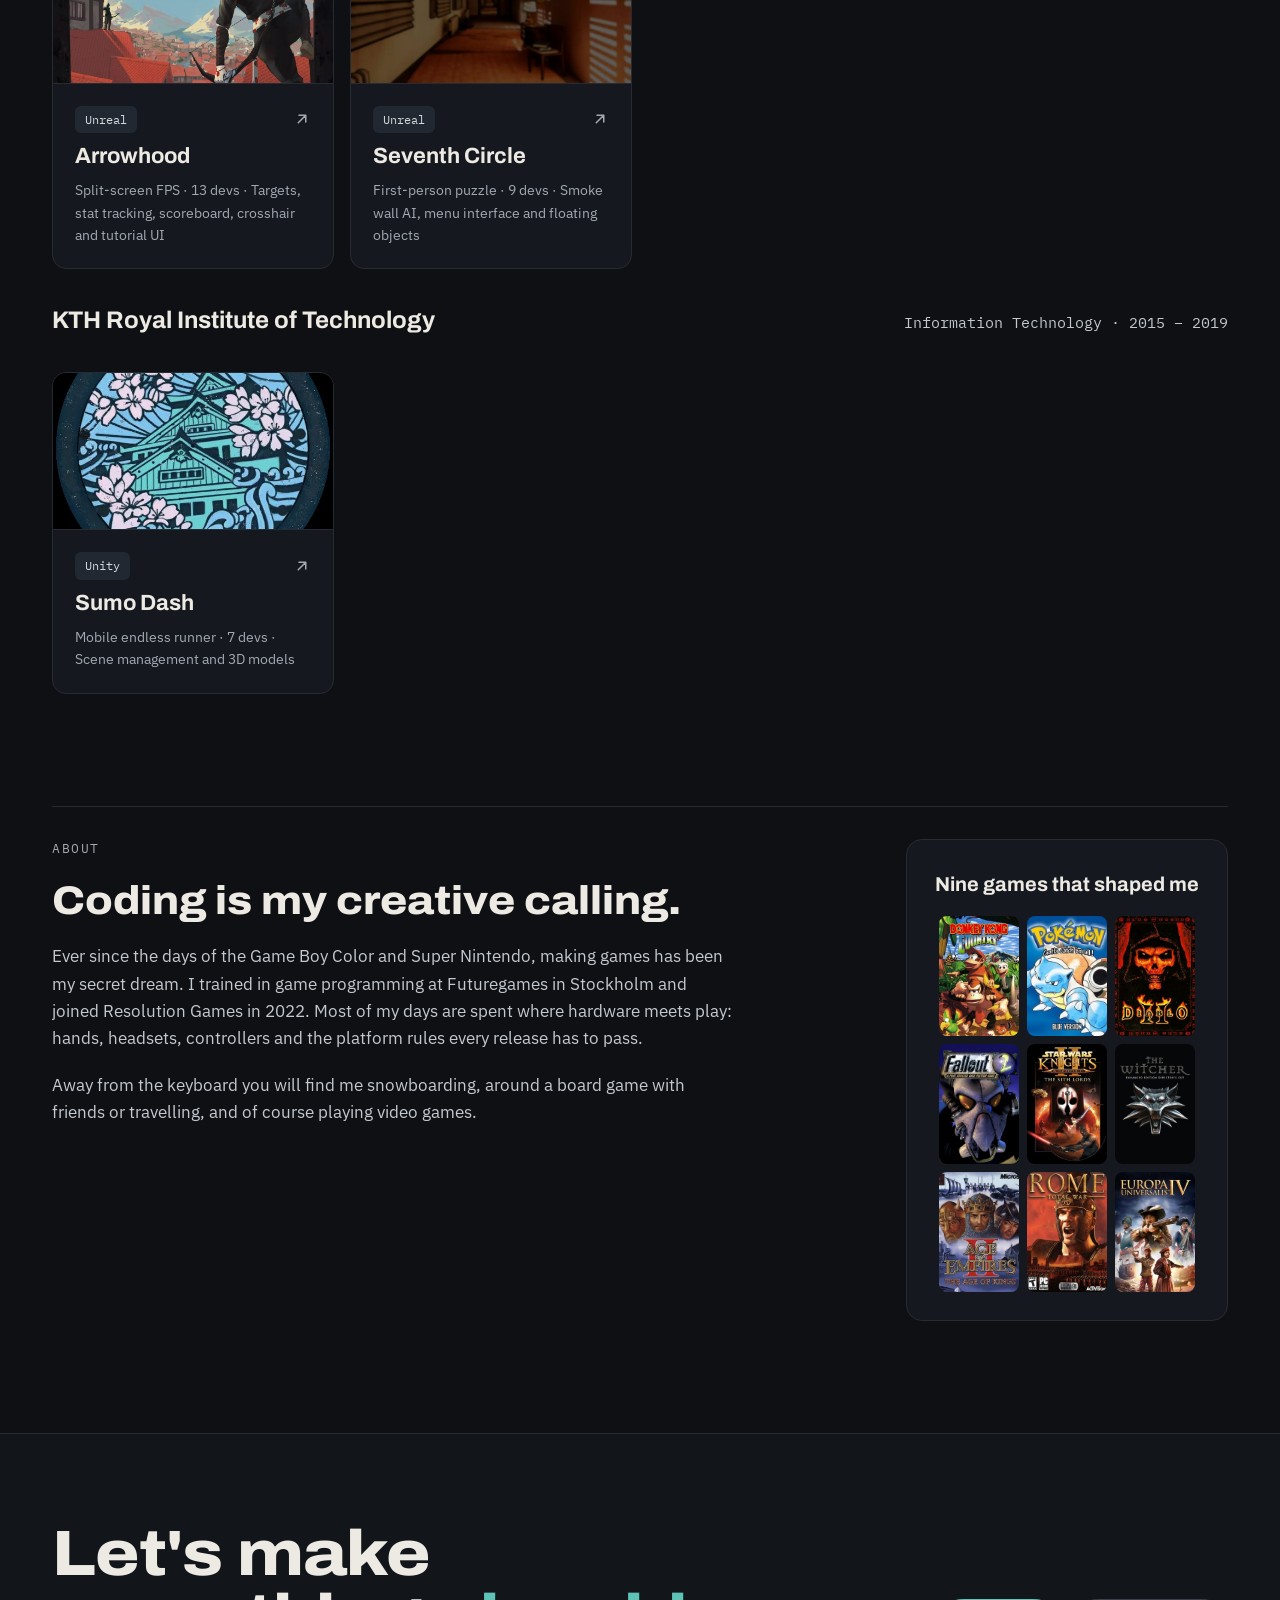
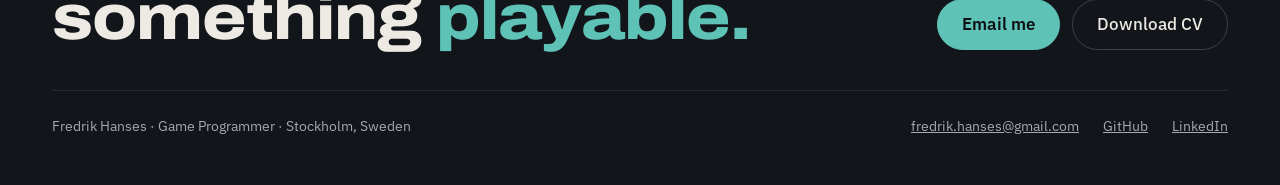
==== commit 182a0669: "Text and asset fixes" ====
--- a/index.html
+++ b/index.html
@@ -4,7 +4,7 @@
   <meta charset="utf-8">
   <meta name="viewport" content="width=device-width, initial-scale=1">
   <title>Fredrik Hanses · Game Programmer</title>
-  <meta name="description" content="Fredrik Hanses, game programmer in Stockholm, Sweden, specialising in VR, hand tracking and console platform work. Shipped Demeo and Demeo x Dungeons &amp; Dragons: Battlemarked at Resolution Games.">
+  <meta name="description" content="Fredrik Hanses, game programmer in Stockholm, Sweden, specialising in VR, hand tracking and console platform work. Released Demeo x Dungeons &amp; Dragons: Battlemarked and worked on Demeo post-release at Resolution Games.">
   <link rel="preconnect" href="https://fonts.googleapis.com">
   <link rel="preconnect" href="https://fonts.gstatic.com" crossorigin>
   <link href="https://fonts.googleapis.com/css2?family=Archivo:wdth,wght@75..125,500..900&amp;family=IBM+Plex+Sans:wght@400;500;600&amp;family=IBM+Plex+Mono:wght@400;500&amp;display=swap" rel="stylesheet">
@@ -29,7 +29,7 @@
         <a class="now-art" href="battlemarked.html" tabindex="-1" aria-hidden="true"><img src="assets/images/posters/cards/battlemarked-now.jpg" alt=""></a>
         <div class="now-label">Currently</div>
         <p class="now-title"><a href="battlemarked.html">Demeo x Dungeons &amp; Dragons: Battlemarked</a></p>
-        <p>Owning the PS5 version through DLC and certification, plus OpenXR hand tracking and shared spatial anchors in VR.</p>
+        <p>Took over responsibility for the PS5 version through DLC and certification, plus OpenXR hand tracking and shared spatial anchors in VR.</p>
         <div class="chips"><span class="chip">Meta Quest</span><span class="chip">PS5</span><span class="chip">PC</span><span class="chip">Unity</span></div>
       </aside>
     </section>
@@ -64,7 +64,7 @@
           <h3><a href="battlemarked.html">Demeo x Dungeons &amp; Dragons: Battlemarked</a></h3>
           <p>A turn-based, choice-driven tabletop adventure in the Forgotten Realms.</p>
           <ul class="arrow-list">
-            <li><span><strong>PS5 owner</strong> after the port: released paid DLC and new localisations through Sony certification.</span></li>
+            <li><span><strong>Took over responsibility</strong> for the PS5 version after the port: released paid DLC and new localisations through Sony certification.</span></li>
             <li><span><strong>OpenXR hand tracking</strong>: gestures to move, rotate, scale and tilt; grab, point or poke pieces and dice.</span></li>
             <li><span><strong>Spatial anchors</strong>: players in one room share a single board pinned to a real table.</span></li>
           </ul>
@@ -77,11 +77,11 @@
         <article class="panel project-card">
           <a class="art" href="demeo.html" data-hover-video aria-label="Demeo">
             <img src="assets/images/posters/cards/demeo.jpg" alt="">
-            <video data-src="assets/video/demeo/handtracking.mp4" preload="none"></video>
+            <video data-src="assets/video/demeo/preview.mp4" preload="none"></video>
             <span class="art-title">DEMEO</span>
           </a>
           <div class="project-card-body">
-            <div class="chips"><span class="chip">Unity</span><span class="chip">Quest · PS VR2 · PC</span></div>
+            <div class="chips"><span class="chip">Unity</span><span class="chip">VR · PC · PS5 · PS VR2</span></div>
             <h3><a href="demeo.html">Demeo</a></h3>
             <p>Cooperative tabletop dungeon crawler for up to four players.</p>
             <ul class="arrow-list">
@@ -233,7 +233,7 @@
         <div class="about-text">
           <p class="eyebrow">About</p>
           <h2>Coding is my creative calling.</h2>
-          <p>Ever since the days of the Game Boy Color and Super Nintendo, making games has been my secret dream. I trained in game programming at Futuregames in Stockholm and joined Resolution Games in 2022. Most of my days are spent where hardware meets play: hands, headsets, controllers and the platform rules that ship them.</p>
+          <p>Ever since the days of the Game Boy Color and Super Nintendo, making games has been my secret dream. I trained in game programming at Futuregames in Stockholm and joined Resolution Games in 2022. Most of my days are spent where hardware meets play: hands, headsets, controllers and the platform rules every release has to pass.</p>
           <p>Away from the keyboard you will find me snowboarding, around a board game with friends or travelling, and of course playing video games.</p>
         </div>
         <div class="panel nine-games">
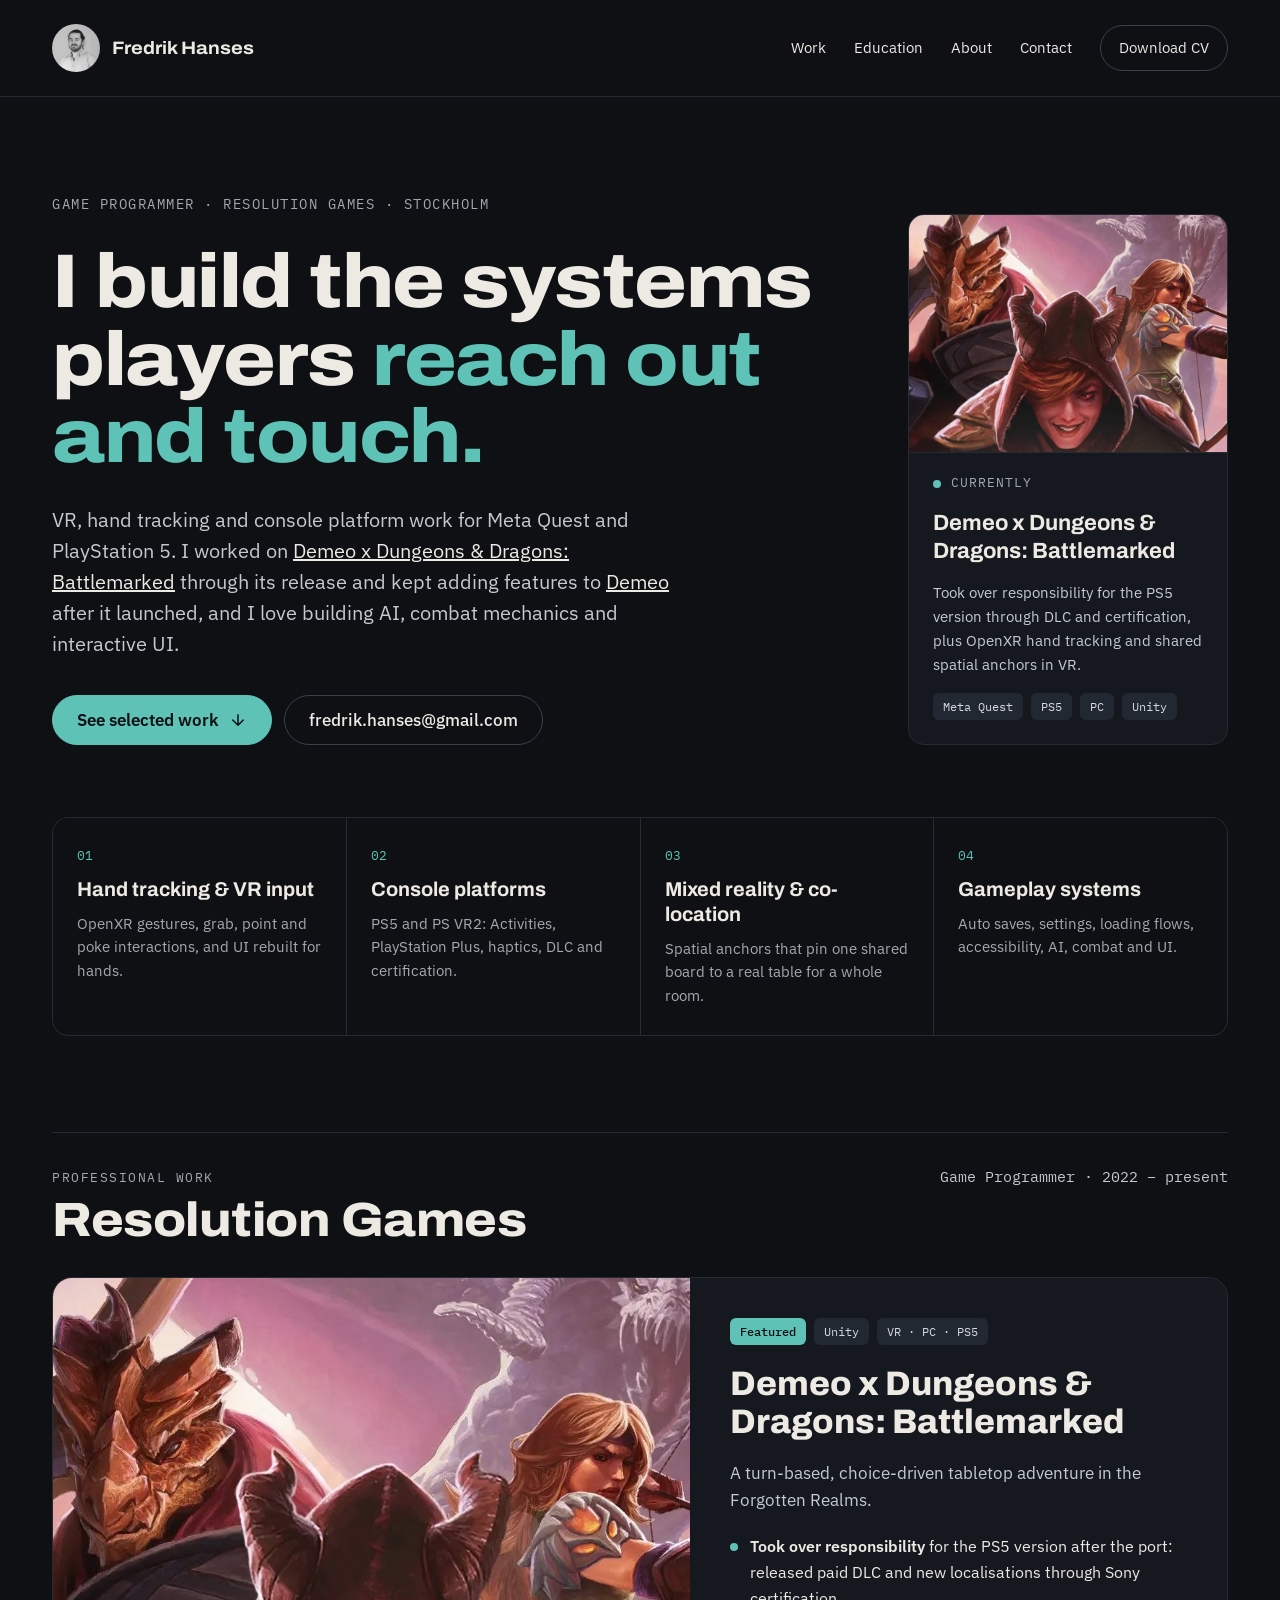
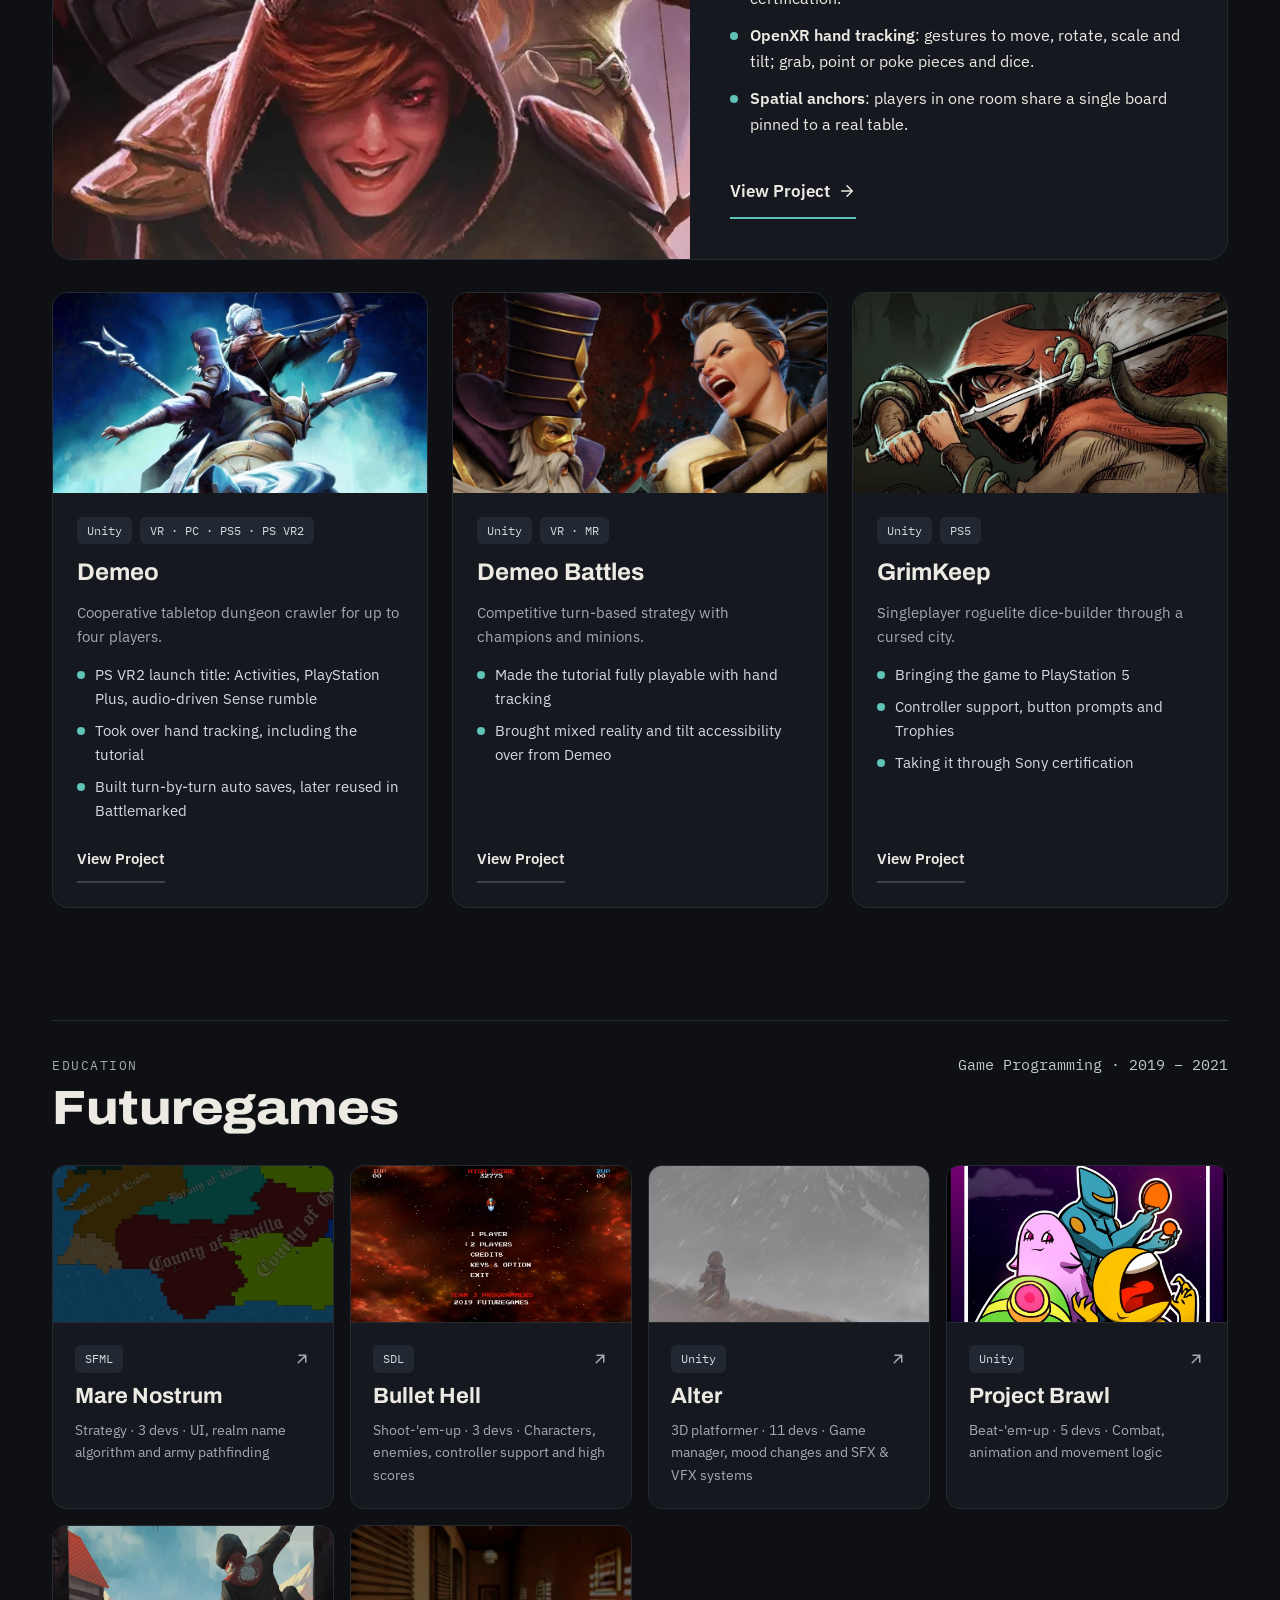
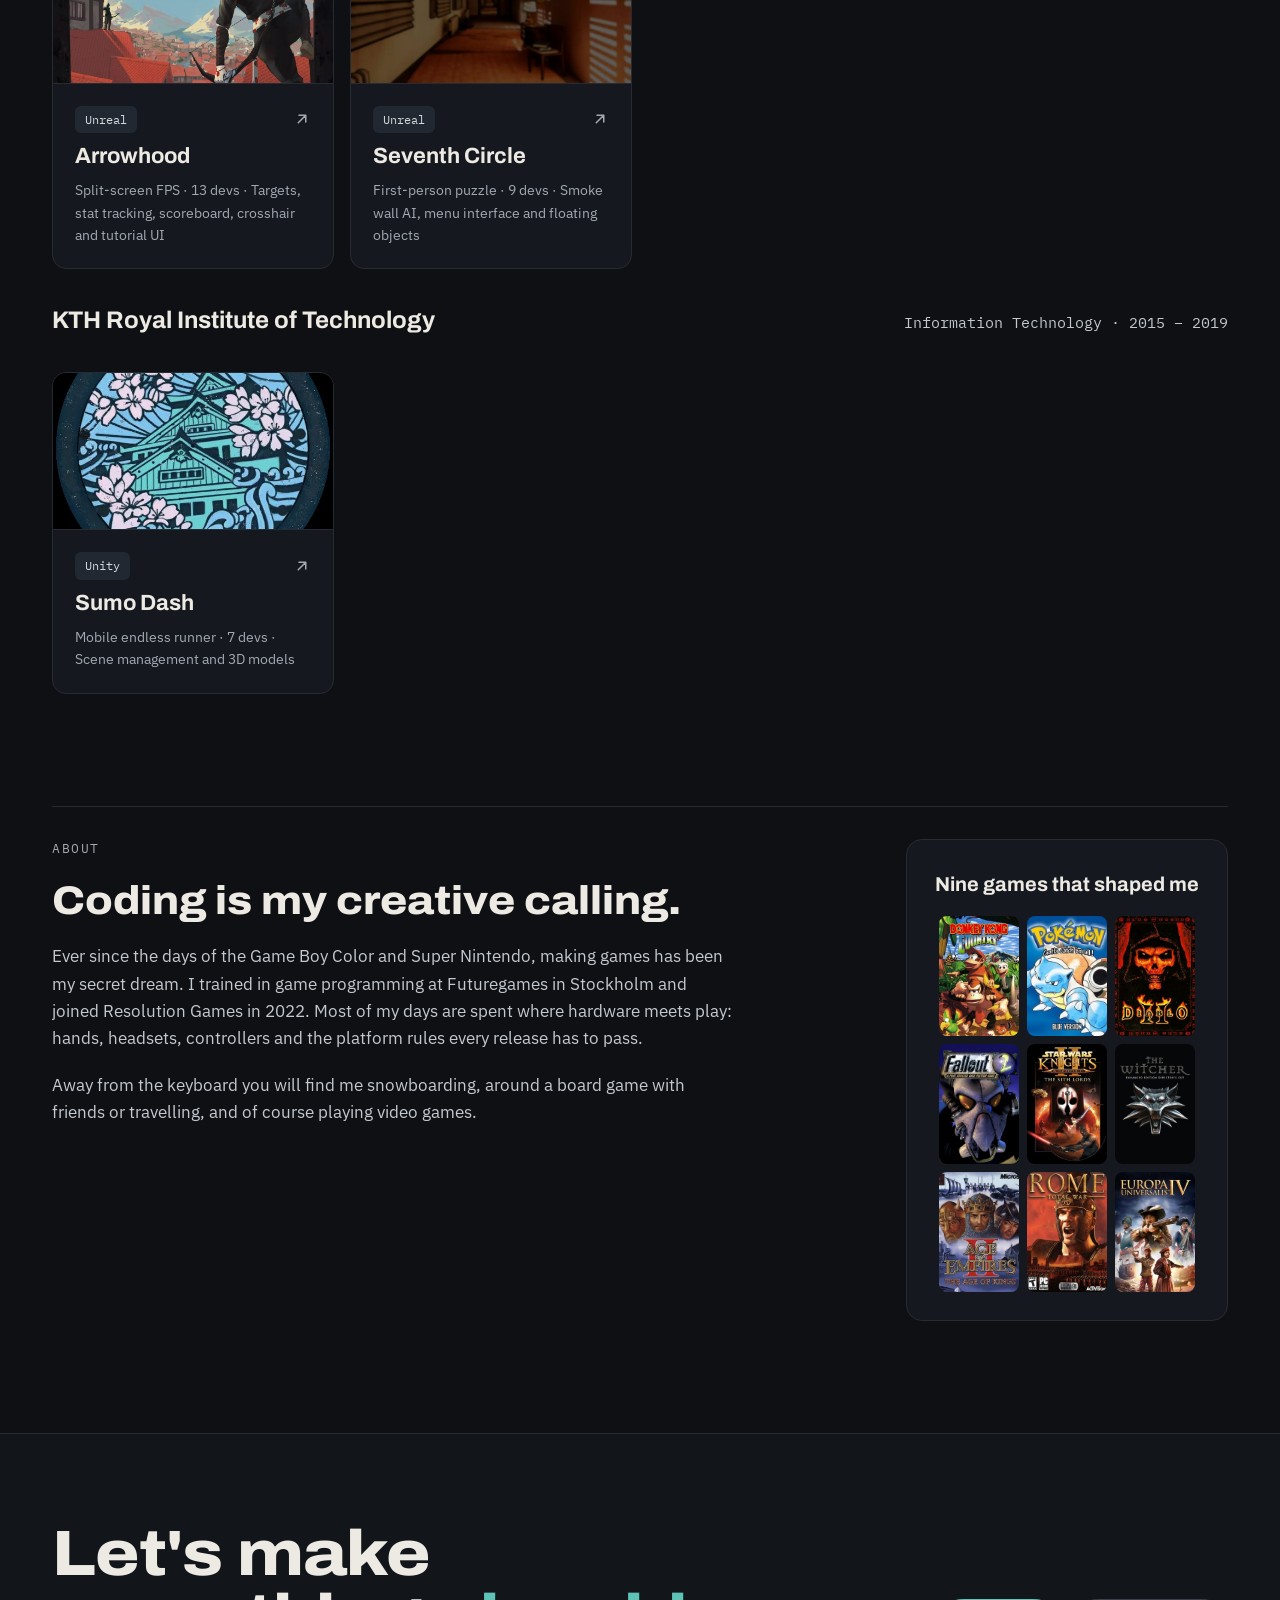
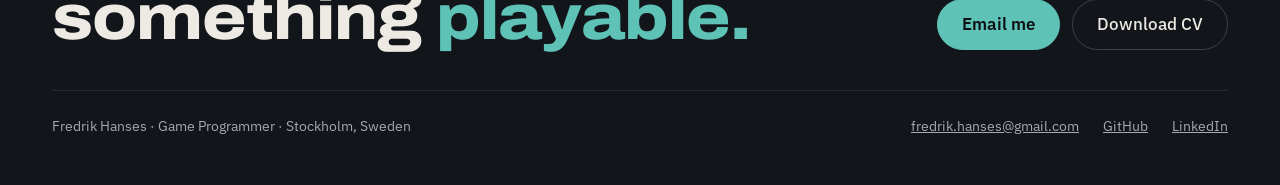
==== commit c8663594: "Removed titles Improved cropping" ====
--- a/index.html
+++ b/index.html
@@ -5,6 +5,15 @@
   <meta name="viewport" content="width=device-width, initial-scale=1">
   <title>Fredrik Hanses · Game Programmer</title>
   <meta name="description" content="Fredrik Hanses, game programmer in Stockholm, Sweden, specialising in VR, hand tracking and console platform work. Released Demeo x Dungeons &amp; Dragons: Battlemarked and worked on Demeo post-release at Resolution Games.">
+  <link rel="icon" type="image/png" href="assets/images/favicon.png">
+  <link rel="apple-touch-icon" href="assets/images/apple-touch-icon.png">
+  <meta property="og:type" content="website">
+  <meta property="og:site_name" content="Fredrik Hanses">
+  <meta property="og:title" content="Fredrik Hanses · Game Programmer">
+  <meta property="og:description" content="Fredrik Hanses, game programmer in Stockholm, Sweden, specialising in VR, hand tracking and console platform work. Released Demeo x Dungeons &amp; Dragons: Battlemarked and worked on Demeo post-release at Resolution Games.">
+  <meta property="og:url" content="https://fredrikhanses.github.io/">
+  <meta property="og:image" content="https://fredrikhanses.github.io/assets/images/posters/cards/battlemarked.jpg">
+  <meta name="twitter:card" content="summary_large_image">
   <link rel="preconnect" href="https://fonts.googleapis.com">
   <link rel="preconnect" href="https://fonts.gstatic.com" crossorigin>
   <link href="https://fonts.googleapis.com/css2?family=Archivo:wdth,wght@75..125,500..900&amp;family=IBM+Plex+Sans:wght@400;500;600&amp;family=IBM+Plex+Mono:wght@400;500&amp;display=swap" rel="stylesheet">
@@ -57,7 +66,6 @@
         <a class="art" href="battlemarked.html" data-hover-video aria-label="Demeo x Dungeons &amp; Dragons: Battlemarked">
           <img src="assets/images/posters/cards/battlemarked.jpg" alt="">
           <video data-src="assets/video/battlemarked/preview.mp4" preload="none"></video>
-          <span class="art-title">BATTLE<br>MARKED</span>
         </a>
         <div class="featured-body">
           <div class="chips"><span class="chip solid">Featured</span><span class="chip">Unity</span><span class="chip">VR · PC · PS5</span></div>
@@ -78,14 +86,13 @@
           <a class="art" href="demeo.html" data-hover-video aria-label="Demeo">
             <img src="assets/images/posters/cards/demeo.jpg" alt="">
             <video data-src="assets/video/demeo/preview.mp4" preload="none"></video>
-            <span class="art-title">DEMEO</span>
           </a>
           <div class="project-card-body">
             <div class="chips"><span class="chip">Unity</span><span class="chip">VR · PC · PS5 · PS VR2</span></div>
             <h3><a href="demeo.html">Demeo</a></h3>
             <p>Cooperative tabletop dungeon crawler for up to four players.</p>
             <ul class="arrow-list">
-              <li><span>PS VR2 launch port: Activities, PlayStation Plus, audio-driven Sense rumble</span></li>
+              <li><span>PS VR2 launch title: Activities, PlayStation Plus, audio-driven Sense rumble</span></li>
               <li><span>Took over hand tracking, including the tutorial</span></li>
               <li><span>Built turn-by-turn auto saves, later reused in Battlemarked</span></li>
             </ul>
@@ -97,7 +104,6 @@
           <a class="art" href="demeobattles.html" data-hover-video aria-label="Demeo Battles">
             <img src="assets/images/posters/cards/demeobattles.jpg" alt="">
             <video data-src="assets/video/demeobattles/preview.mp4" preload="none"></video>
-            <span class="art-title">DEMEO<br>BATTLES</span>
           </a>
           <div class="project-card-body">
             <div class="chips"><span class="chip">Unity</span><span class="chip">VR · MR</span></div>
@@ -115,7 +121,6 @@
           <a class="art" href="grimkeep.html" data-hover-video aria-label="GrimKeep">
             <img src="assets/images/posters/cards/grimkeep.jpg" alt="">
             <video data-src="assets/video/grimkeep/preview.mp4" preload="none"></video>
-            <span class="art-title">GRIMKEEP</span>
           </a>
           <div class="project-card-body">
             <div class="chips"><span class="chip">Unity</span><span class="chip">PS5</span></div>
--- a/css/style.css
+++ b/css/style.css
@@ -223,20 +223,14 @@
 .sub-head { display: flex; flex-wrap: wrap; gap: 4px 16px; align-items: baseline; justify-content: space-between; }
 .sub-head h3 { font-weight: 700; font-size: 24px; }
 
-/* Key art: a screenshot with the game's name set over it; a hover video fades in on top. */
+/* Key art (the game's name is in the card body below it); a hover video fades in on top. */
 .art { position: relative; display: flex; align-items: flex-end; overflow: hidden; background: #1F1A14; text-decoration: none; }
 .art > img, .art > video { position: absolute; inset: 0; width: 100%; height: 100%; object-fit: cover; }
 .art > video { opacity: 0; transition: opacity .35s; }
 .art:hover > video.ready, .art:focus-visible > video.ready { opacity: 1; }
-.art::after { content: ""; position: absolute; inset: 0; background: linear-gradient(180deg, rgba(14,16,19,0) 35%, rgba(14,16,19,.85)); pointer-events: none; }
-.art-title {
-  position: relative; z-index: 1; font-family: var(--font-display); font-weight: 900; font-stretch: 125%;
-  line-height: .95; color: #F3E6D0; letter-spacing: -1px; text-shadow: 0 2px 18px rgba(0,0,0,.5);
-}
 
 .featured { display: flex; flex-wrap: wrap; border-radius: 20px; overflow: hidden; }
 .featured .art { flex: 1 1 520px; min-height: 420px; padding: 32px; }
-.featured .art-title { font-size: clamp(44px, 5.4vw, 64px); }
 .featured-body { flex: 1 1 420px; min-width: 0; padding: 40px; display: flex; flex-direction: column; gap: 20px; }
 .featured-body h3 { font-weight: 800; font-size: clamp(28px, 3vw, 34px); line-height: 1.1; }
 .featured-body > p { color: var(--text-2); }
@@ -246,7 +240,6 @@
 .card-grid { display: grid; grid-template-columns: repeat(auto-fit, minmax(300px, 1fr)); gap: 24px; }
 .project-card { overflow: hidden; display: flex; flex-direction: column; }
 .project-card .art { height: 200px; padding: 20px; }
-.project-card .art-title { font-size: 34px; letter-spacing: -.5px; color: #F1EEE8; }
 .project-card-body { padding: 24px; display: flex; flex-direction: column; gap: 14px; flex-grow: 1; }
 .project-card-body h3 { font-weight: 700; font-size: 24px; line-height: 1.2; }
 .project-card-body > p { font-size: 15px; color: var(--text-3); }
@@ -514,3 +507,19 @@
   .now-card .chips { align-self: start; }
   .now-art { grid-row: 1 / span 4; margin: -24px 0 -24px -24px; border-bottom: 0; border-right: 1px solid var(--border); aspect-ratio: auto; min-height: 100%; }
 }
+
+/* Below 900px the nine games always drop under the About text (without this they flip back beside it
+   between 860 and 890px), centred and with bigger covers that still fit a phone. */
+@media (max-width: 900px) {
+  .about-text { flex-basis: 100%; }
+  .nine-games { margin-inline: auto; max-width: 100%; }
+  .nine-games h3 { text-align: center; }
+  /* 112px covers, shrinking on phones to whatever fits beside the gutters, panel padding and gaps */
+  .cover-grid { grid-template-columns: repeat(3, clamp(60px, calc((100vw - 112px) / 3), 112px)); gap: 10px; }
+}
+
+/* When the featured card stacks (1004px and below), a short, wide art strip would cut the faces off the
+   Battlemarked key art, so keep it 16:10 (phones keep the 260px minimum). */
+@media (max-width: 1004px) {
+  .featured .art { min-height: 260px; aspect-ratio: 16 / 10; }
+}
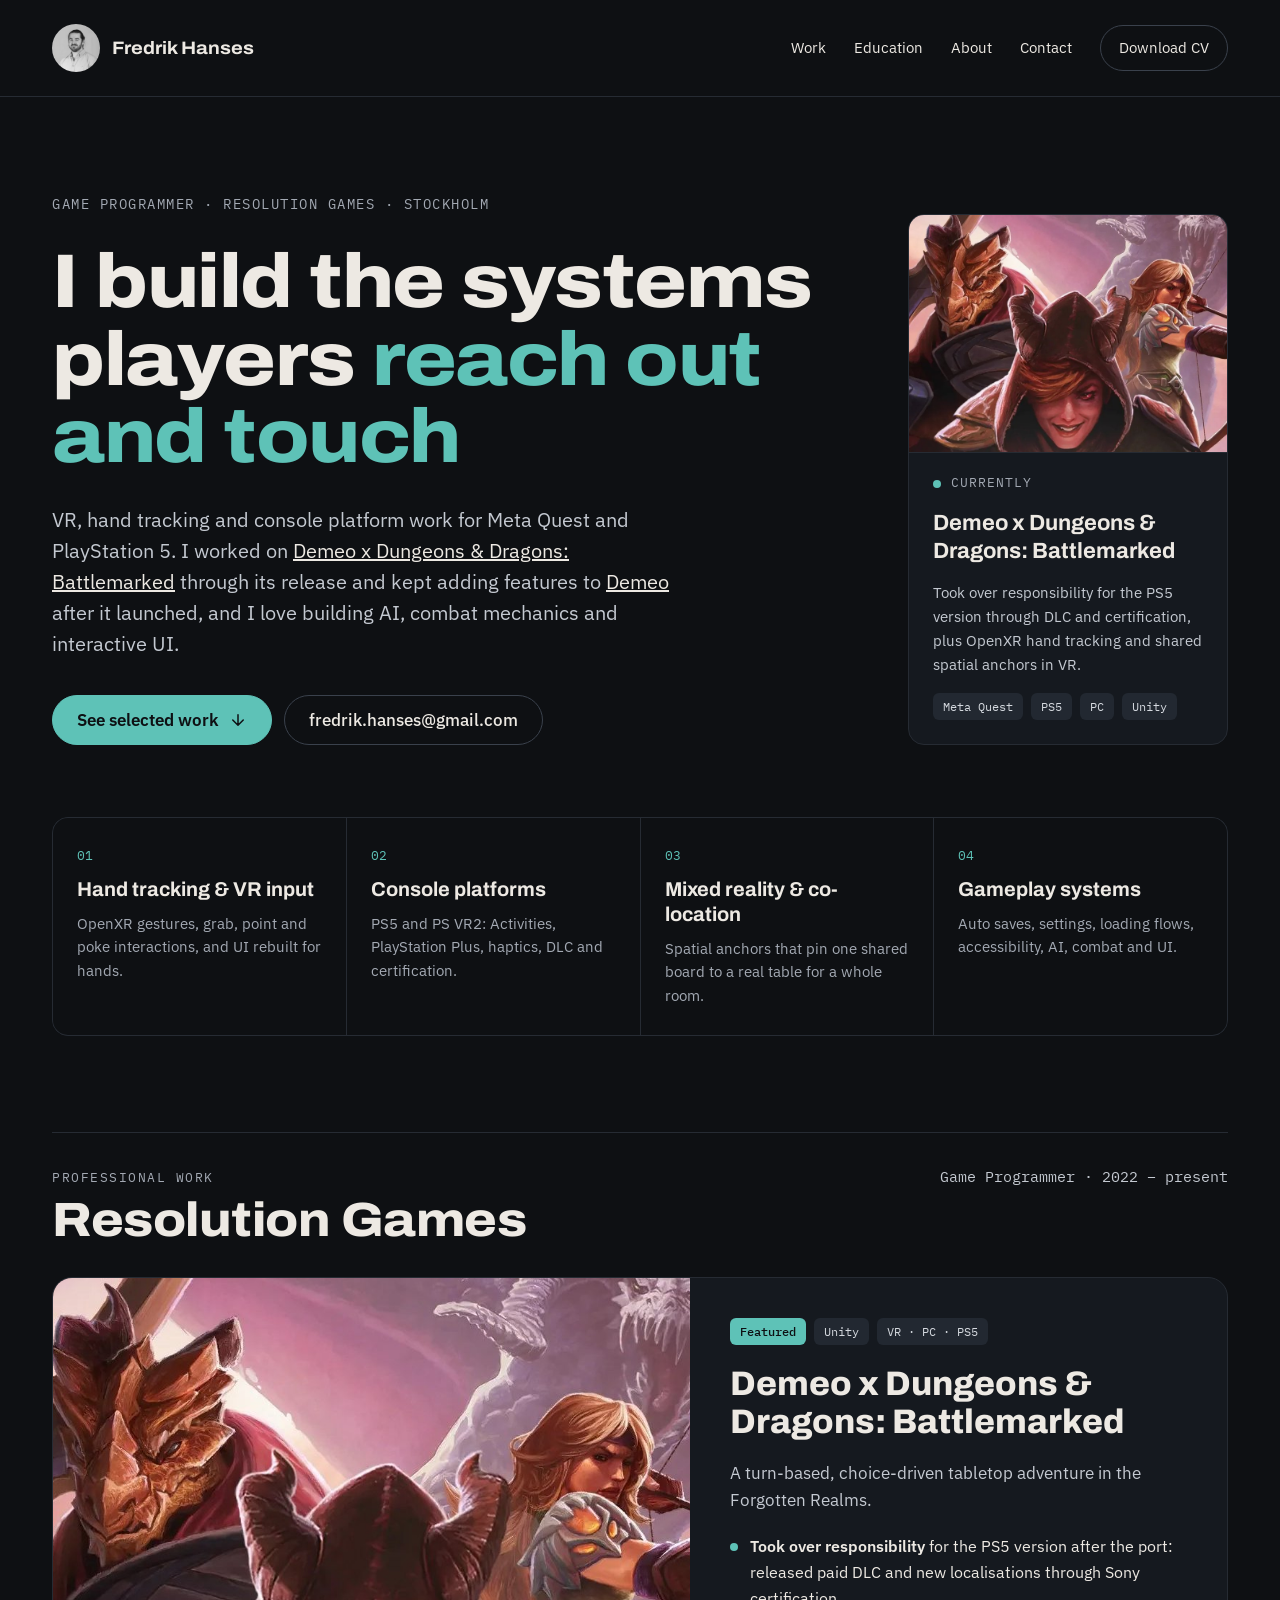
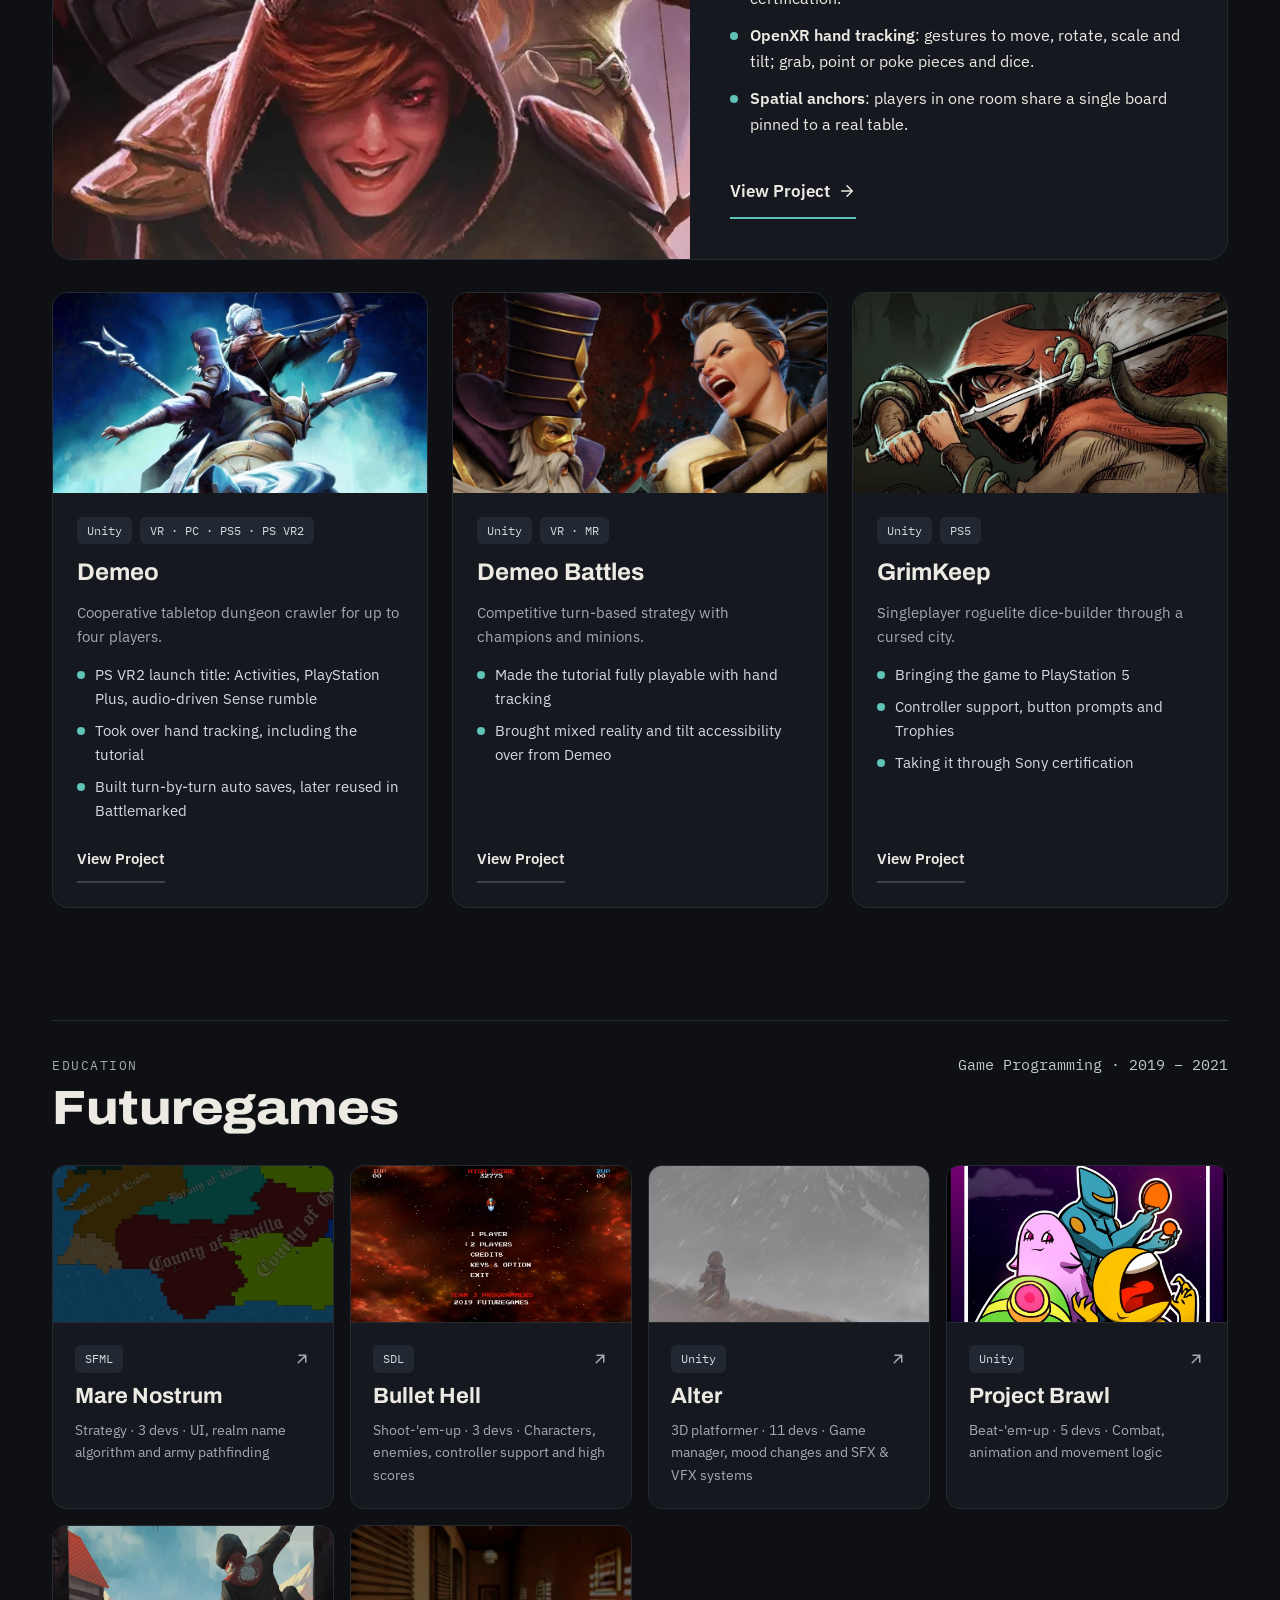
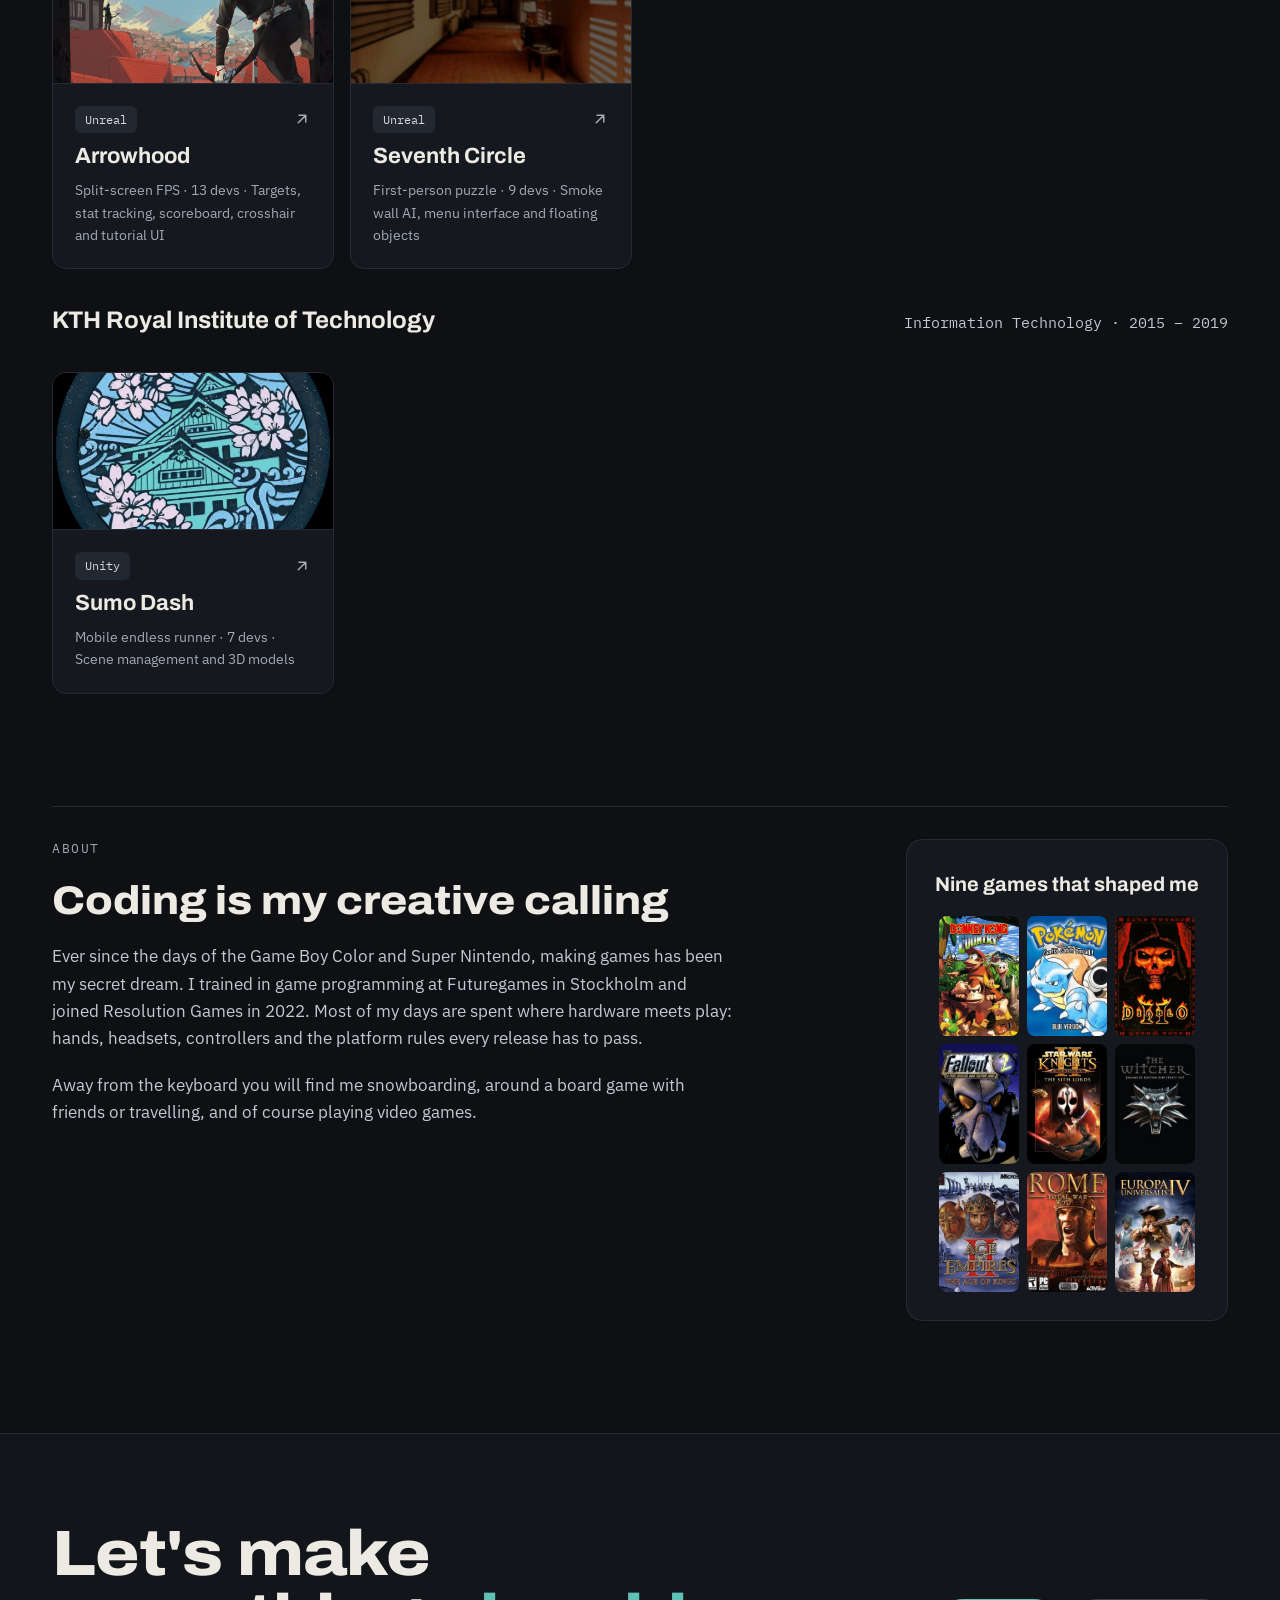
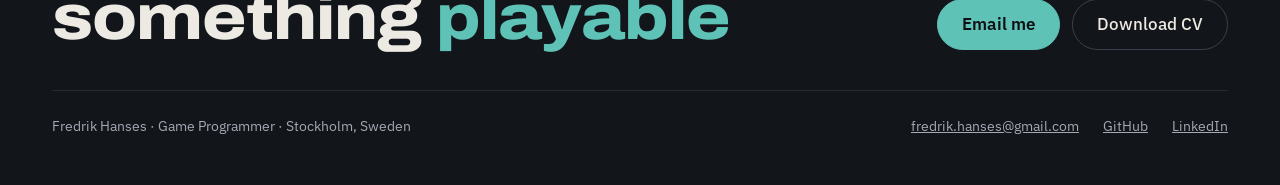
==== commit e659eac2: "Small adjustments" ====
--- a/index.html
+++ b/index.html
@@ -26,7 +26,7 @@
     <section class="hero wrap">
       <div class="hero-main">
         <p class="eyebrow">Game Programmer · Resolution Games · Stockholm</p>
-        <h1>I build the systems players <span class="accent">reach out and touch.</span></h1>
+        <h1>I build the systems players <span class="accent">reach out and touch</span></h1>
         <p class="hero-lead">VR, hand tracking and console platform work for Meta Quest and PlayStation&nbsp;5. I worked on <a href="battlemarked.html">Demeo x Dungeons &amp; Dragons: Battlemarked</a> through its release and kept adding features to <a href="demeo.html">Demeo</a> after it launched, and I love building AI, combat mechanics and interactive UI.</p>
         <div class="btn-group">
           <a class="btn btn-solid btn-lg" href="#work">See selected work
@@ -237,7 +237,7 @@
       <div class="about">
         <div class="about-text">
           <p class="eyebrow">About</p>
-          <h2>Coding is my creative calling.</h2>
+          <h2>Coding is my creative calling</h2>
           <p>Ever since the days of the Game Boy Color and Super Nintendo, making games has been my secret dream. I trained in game programming at Futuregames in Stockholm and joined Resolution Games in 2022. Most of my days are spent where hardware meets play: hands, headsets, controllers and the platform rules every release has to pass.</p>
           <p>Away from the keyboard you will find me snowboarding, around a board game with friends or travelling, and of course playing video games.</p>
         </div>
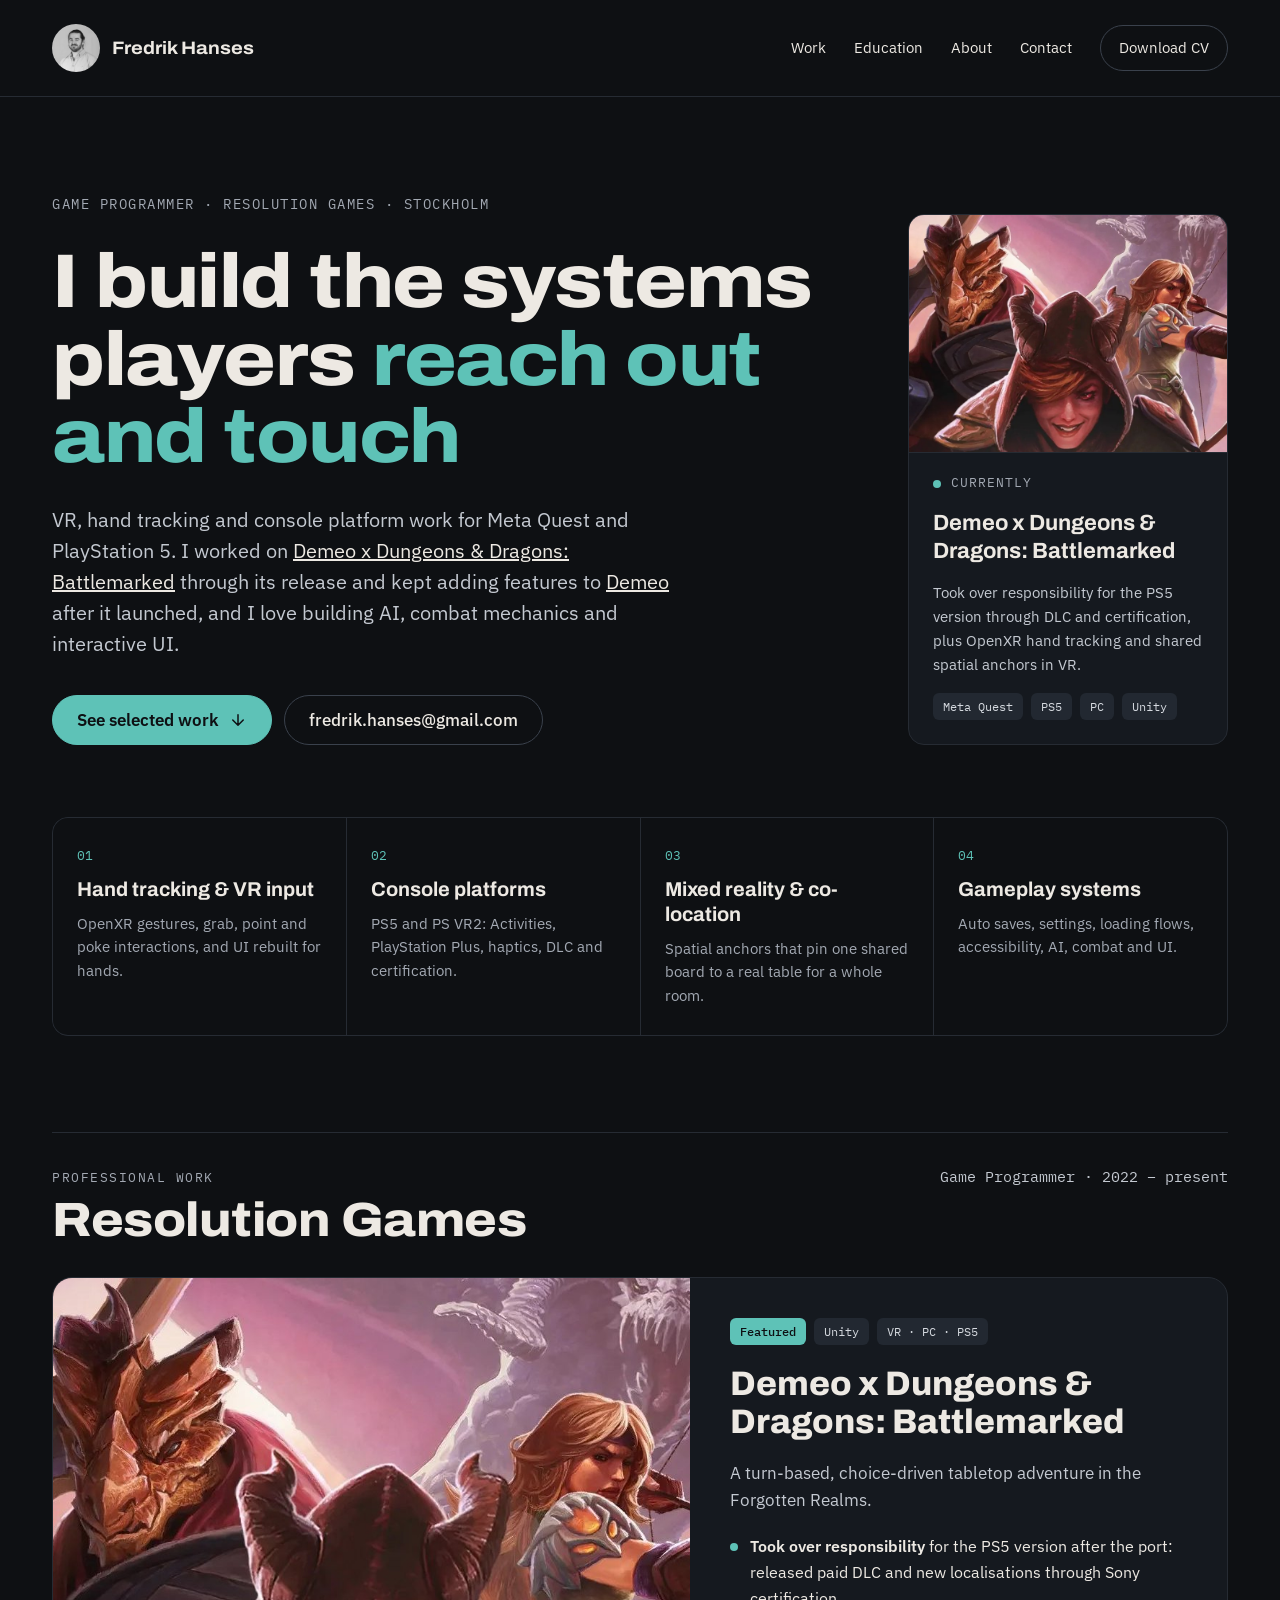
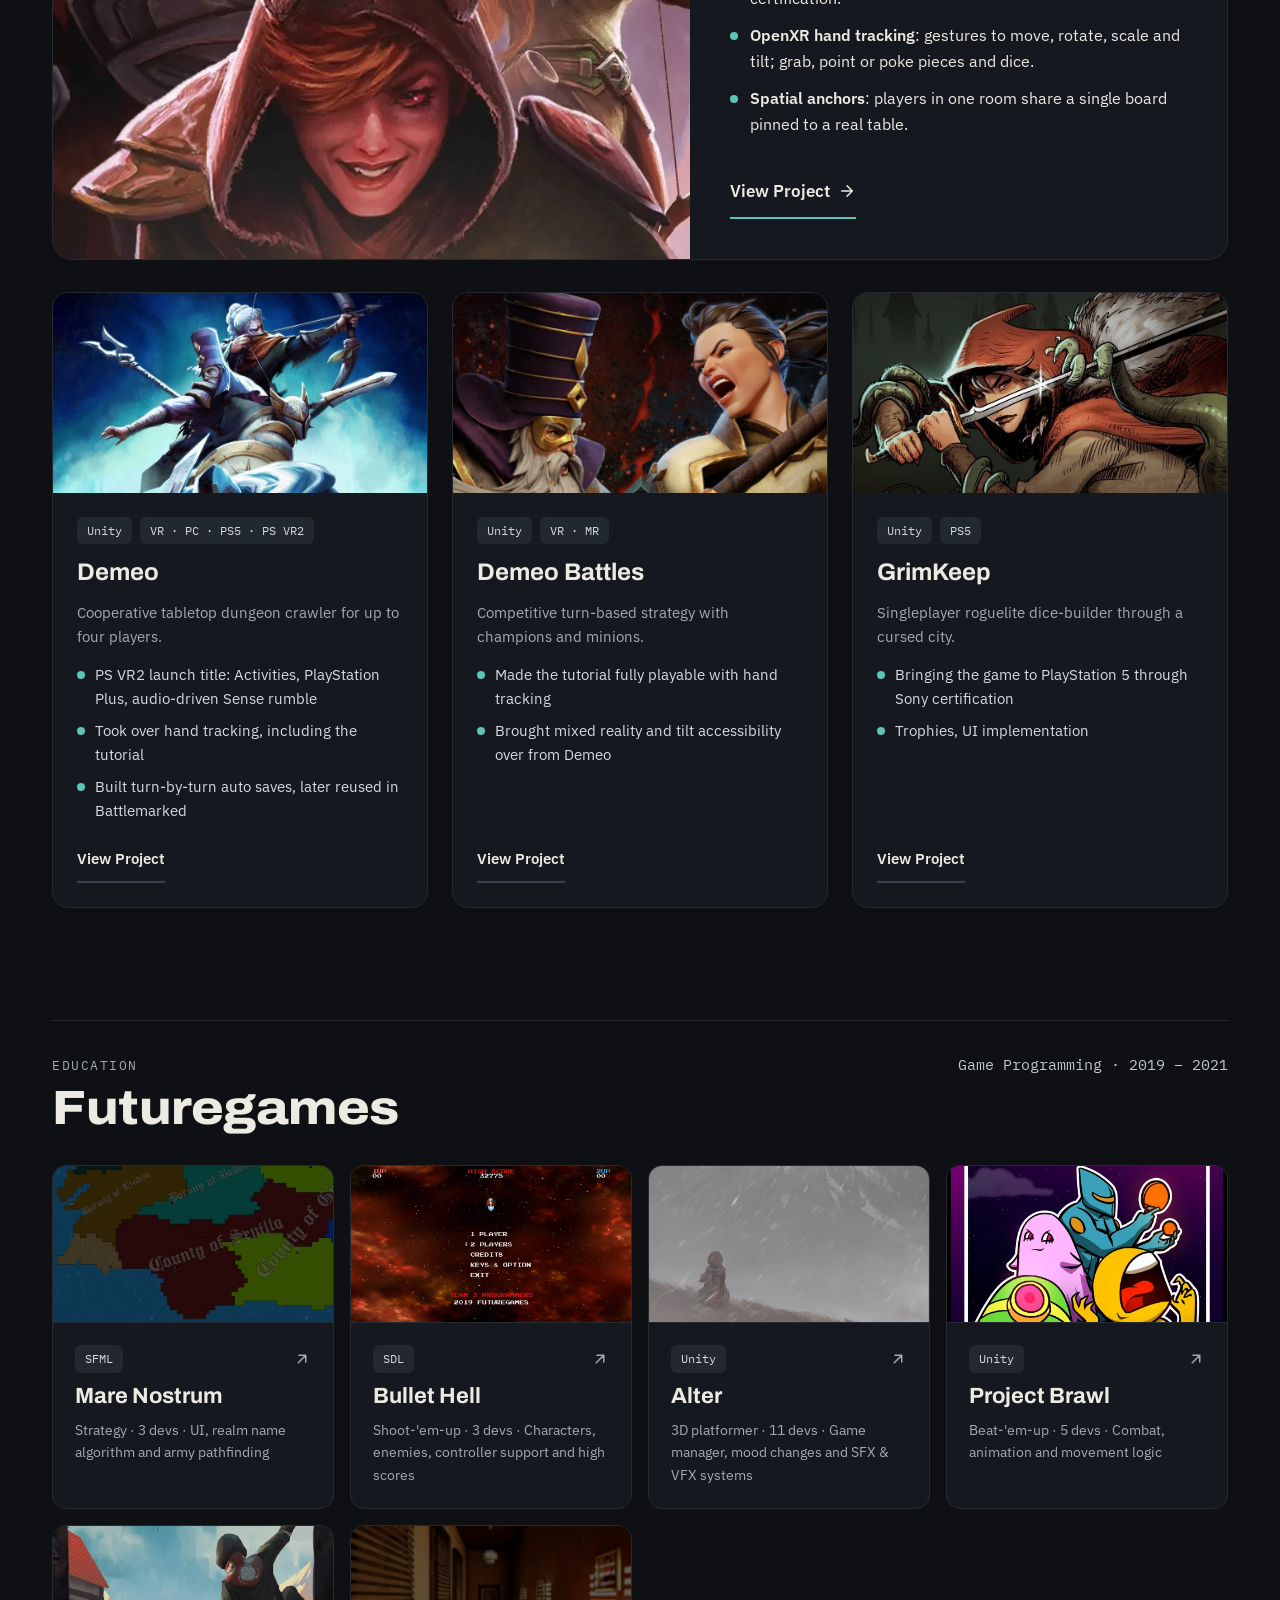
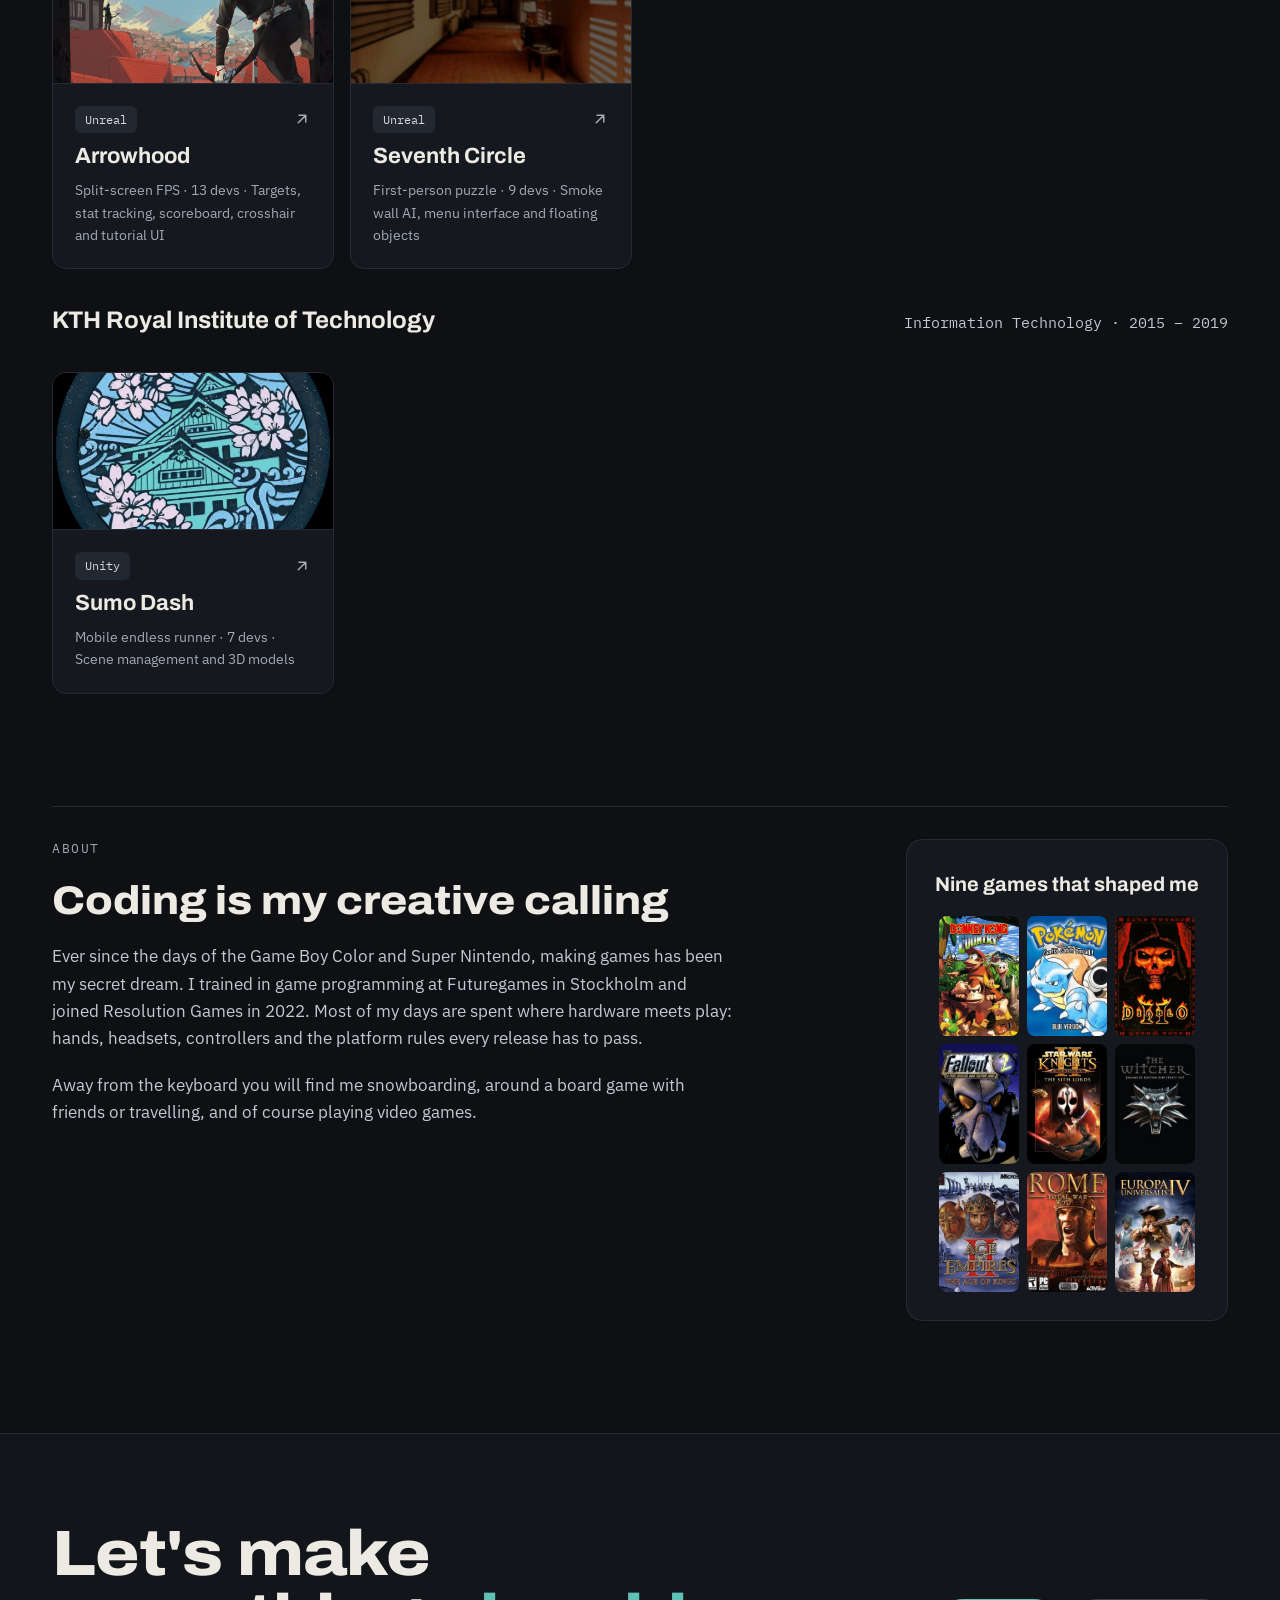
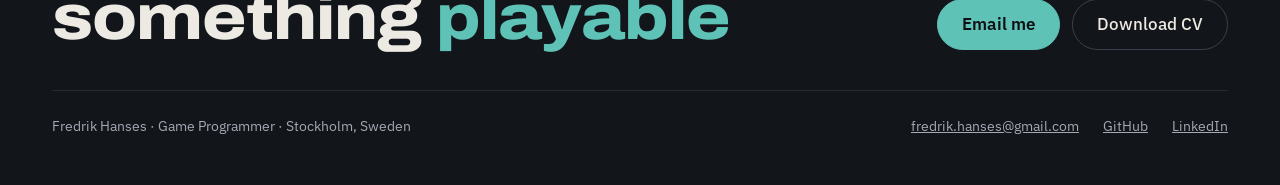
==== commit 7adda930: "GrimKeep front page update" ====
--- a/index.html
+++ b/index.html
@@ -127,9 +127,8 @@
             <h3><a href="grimkeep.html">GrimKeep</a></h3>
             <p>Singleplayer roguelite dice-builder through a cursed city.</p>
             <ul class="arrow-list">
-              <li><span>Bringing the game to PlayStation&nbsp;5</span></li>
-              <li><span>Controller support, button prompts and Trophies</span></li>
-              <li><span>Taking it through Sony certification</span></li>
+              <li><span>Bringing the game to PlayStation&nbsp;5 through Sony certification</span></li>
+              <li><span>Trophies, UI implementation</span></li>
             </ul>
             <a class="text-link" href="grimkeep.html">View Project</a>
           </div>
